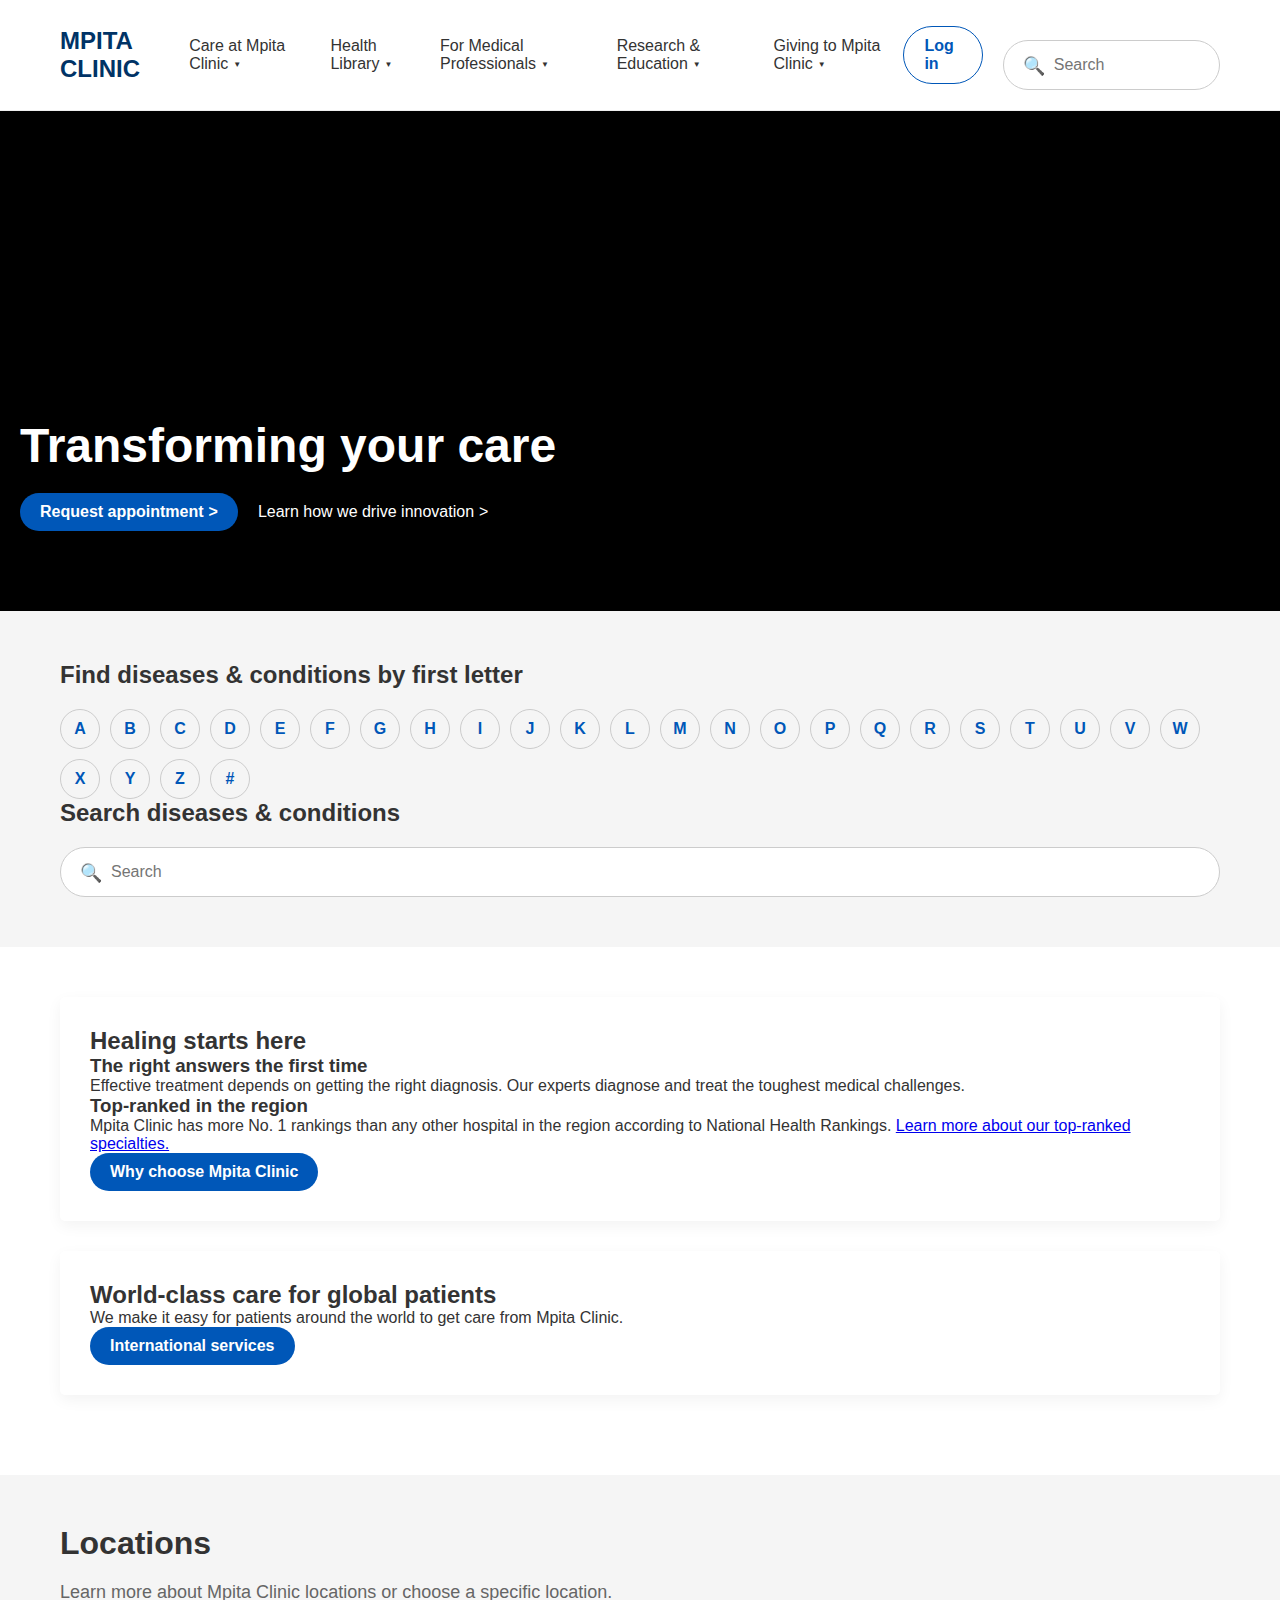
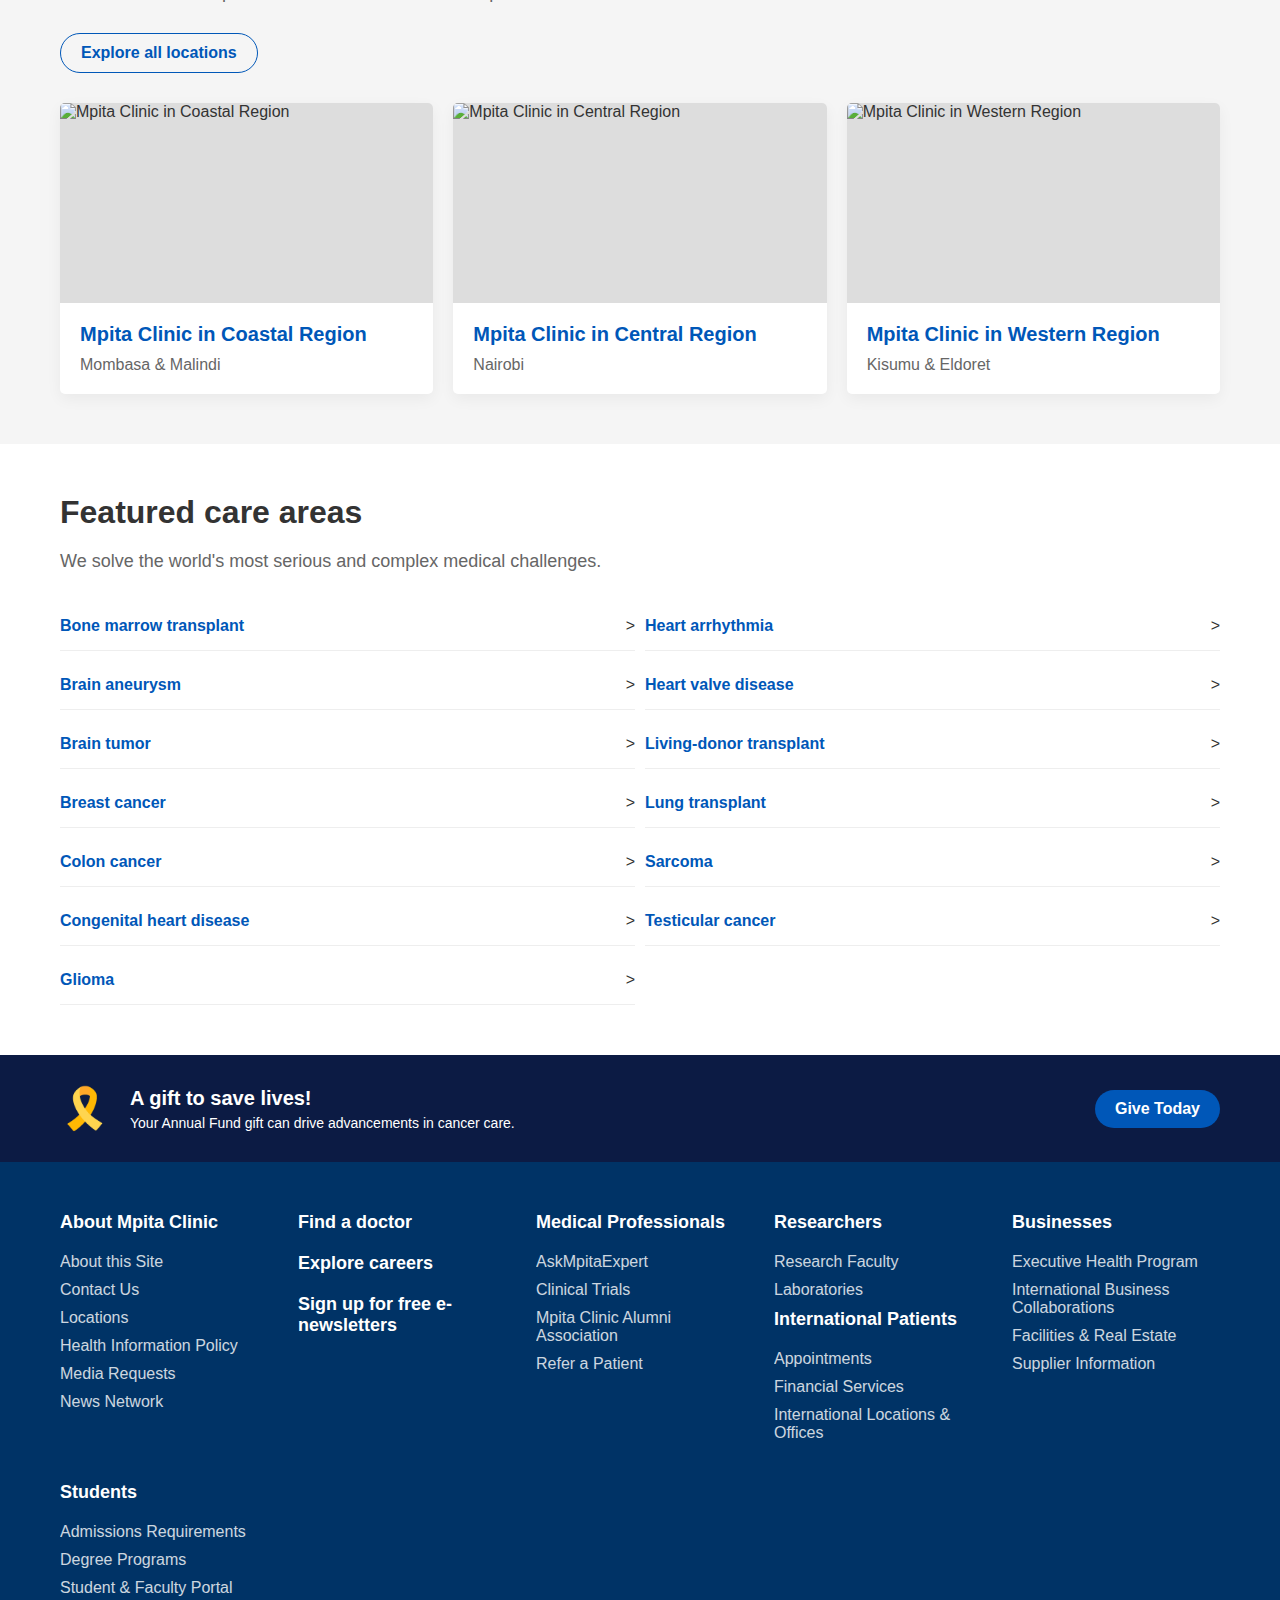
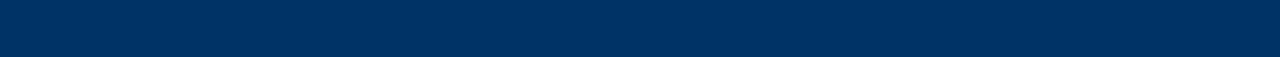
==== index.html @ fde6d070 "git comit." ====
<!DOCTYPE html>
<html lang="en">
<head>
    <meta charset="UTF-8">
    <meta name="viewport" content="width=device-width, initial-scale=1.0">
    <title>Mpita Clinic - Transforming your care</title>
    <style>
        :root {
            --primary-blue: #0057b8;
            --dark-blue: #003366;
            --light-gray: #f5f5f5;
            --text-dark: #333;
            --text-light: #fff;
        }
        
        * {
            margin: 0;
            padding: 0;
            box-sizing: border-box;
            font-family: Arial, sans-serif;
        }
        
        body {
            color: var(--text-dark);
        }
        
        .container {
            width: 100%;
            max-width: 1200px;
            margin: 0 auto;
            padding: 0 20px;
        }
        
        /* Header */
        header {
            padding: 20px 0;
            border-bottom: 1px solid #eee;
        }
        
        .header-container {
            display: flex;
            align-items: center;
            justify-content: space-between;
        }
        
        .logo {
            font-weight: bold;
            font-size: 24px;
            color: var(--dark-blue);
        }
        
        .nav-links {
            display: flex;
            gap: 20px;
        }
        
        .nav-dropdown {
            position: relative;
            padding: 10px 0;
            cursor: pointer;
        }
        
        .nav-dropdown:hover {
            color: var(--primary-blue);
        }
        
        .nav-dropdown::after {
            content: "▼";
            font-size: 8px;
            margin-left: 5px;
            vertical-align: middle;
        }
        
        .user-actions {
            display: flex;
            align-items: center;
            gap: 20px;
        }
        
        .btn {
            padding: 10px 20px;
            border-radius: 50px;
            cursor: pointer;
            font-weight: bold;
            text-decoration: none;
            display: inline-block;
        }
        
        .btn-primary {
            background-color: var(--primary-blue);
            color: var(--text-light);
            border: none;
        }
        
        .btn-outline {
            border: 1px solid var(--primary-blue);
            color: var(--primary-blue);
            background: transparent;
        }
        
        .search-icon {
            font-size: 20px;
        }
        
        /* Hero Section */
        .hero {
            background-color: #000;
            color: var(--text-light);
            position: relative;
            height: 500px;
            overflow: hidden;
        }
        
        .hero-content {
            position: absolute;
            bottom: 80px;
            left: 0;
            padding: 0 20px;
            z-index: 2;
        }
        
        .hero h1 {
            font-size: 48px;
            margin-bottom: 20px;
        }
        
        .hero-links {
            display: flex;
            gap: 20px;
            margin-top: 20px;
        }
        
        .hero-links a {
            color: var(--text-light);
            text-decoration: none;
            display: flex;
            align-items: center;
        }
        
        .hero-links a::after {
            content: ">";
            margin-left: 5px;
        }
        
        /* Directory Section */
        .directory {
            padding: 50px 0;
            background-color: var(--light-gray);
        }
        
        .alphabet-nav {
            display: flex;
            flex-wrap: wrap;
            gap: 10px;
            margin-top: 20px;
        }
        
        .letter-btn {
            width: 40px;
            height: 40px;
            border-radius: 50%;
            border: 1px solid #ccc;
            display: flex;
            align-items: center;
            justify-content: center;
            text-decoration: none;
            color: var(--primary-blue);
            font-weight: bold;
        }
        
        .search-box {
            margin-top: 20px;
            position: relative;
        }
        
        .search-input {
            width: 100%;
            padding: 15px 20px 15px 50px;
            border-radius: 50px;
            border: 1px solid #ccc;
            font-size: 16px;
        }
        
        .search-box::before {
            content: "🔍";
            position: absolute;
            left: 20px;
            top: 15px;
            font-size: 18px;
            color: #666;
        }
        
        /* Features Section */
        .features {
            padding: 50px 0;
        }
        
        .feature-card {
            padding: 30px;
            border-radius: 5px;
            margin-bottom: 30px;
            background-color: #fff;
            box-shadow: 0 5px 15px rgba(0,0,0,0.05);
        }
        
        .section-title {
            font-size: 32px;
            margin-bottom: 20px;
        }
        
        .section-subtitle {
            font-size: 18px;
            margin-bottom: 30px;
            color: #666;
        }
        
        /* Locations Section */
        .locations {
            padding: 50px 0;
            background-color: var(--light-gray);
        }
        
        .location-grid {
            display: grid;
            grid-template-columns: repeat(auto-fill, minmax(300px, 1fr));
            gap: 20px;
            margin-top: 30px;
        }
        
        .location-card {
            border-radius: 5px;
            overflow: hidden;
            background-color: #fff;
            box-shadow: 0 5px 15px rgba(0,0,0,0.05);
        }
        
        .location-image {
            height: 200px;
            background-color: #ddd;
            position: relative;
        }
        
        .location-content {
            padding: 20px;
        }
        
        .location-title {
            font-size: 20px;
            margin-bottom: 10px;
            color: var(--primary-blue);
        }
        
        .location-subtitle {
            color: #666;
        }
        
        /* Care Areas Section */
        .care-areas {
            padding: 50px 0;
        }
        
        .care-list {
            display: grid;
            grid-template-columns: repeat(2, 1fr);
            gap: 10px;
            margin-top: 30px;
        }
        
        .care-item {
            padding: 15px 0;
            border-bottom: 1px solid #eee;
            display: flex;
            justify-content: space-between;
            align-items: center;
        }
        
        .care-item a {
            color: var(--primary-blue);
            text-decoration: none;
            font-weight: bold;
        }
        
        /* Donation Section */
        .donation {
            padding: 30px 0;
            background-color: #0c1b44;
            color: var(--text-light);
        }
        
        .donation-container {
            display: flex;
            align-items: center;
            justify-content: space-between;
        }
        
        .donation-content {
            display: flex;
            align-items: center;
            gap: 20px;
        }
        
        .ribbon-icon {
            font-size: 40px;
        }
        
        .donation-text {
            font-size: 20px;
            font-weight: bold;
        }
        
        .donation-subtext {
            font-size: 14px;
            margin-top: 5px;
        }
        
        /* Footer */
        footer {
            background-color: var(--dark-blue);
            color: var(--text-light);
            padding: 50px 0;
        }
        
        .footer-grid {
            display: grid;
            grid-template-columns: repeat(auto-fill, minmax(200px, 1fr));
            gap: 30px;
        }
        
        .footer-section h3 {
            margin-bottom: 20px;
            font-size: 18px;
        }
        
        .footer-links {
            list-style: none;
        }
        
        .footer-links li {
            margin-bottom: 10px;
        }
        
        .footer-links a {
            color: var(--text-light);
            text-decoration: none;
            opacity: 0.8;
        }
        
        .footer-links a:hover {
            text-decoration: underline;
            opacity: 1;
        }
        
        /* Responsive */
        @media (max-width: 768px) {
            .nav-links {
                display: none;
            }
            
            .hero h1 {
                font-size: 36px;
            }
            
            .care-list {
                grid-template-columns: 1fr;
            }
            
            .donation-container {
                flex-direction: column;
                gap: 20px;
                text-align: center;
            }
        }
    </style>
</head>
<body>
    <!-- Header -->
    <header>
        <div class="container header-container">
            <div class="logo">MPITA CLINIC</div>
            <div class="nav-links">
                <div class="nav-dropdown">Care at Mpita Clinic</div>
                <div class="nav-dropdown">Health Library</div>
                <div class="nav-dropdown">For Medical Professionals</div>
                <div class="nav-dropdown">Research & Education</div>
                <div class="nav-dropdown">Giving to Mpita Clinic</div>
            </div>
            <div class="user-actions">
                <a href="#" class="btn btn-outline">Log in</a>
                <div class="search-box">
                    <input type="text" class="search-input" placeholder="Search">
                </div>
            </div>
        </div>
    </header>

    <!-- Hero Section -->
    <section class="hero">
        <div class="container">
            <div class="hero-content">
                <h1>Transforming your care</h1>
                <div class="hero-links">
                    <a href="#" class="btn btn-primary">Request appointment</a>
                    <a href="#">Learn how we drive innovation</a>
                </div>
            </div>
        </div>
    </section>

    <!-- Directory Section -->
    <section class="directory">
        <div class="container">
            <div class="directory-grid">
                <div>
                    <h2>Find diseases & conditions by first letter</h2>
                    <div class="alphabet-nav">
                        <a href="#" class="letter-btn">A</a>
                        <a href="#" class="letter-btn">B</a>
                        <a href="#" class="letter-btn">C</a>
                        <a href="#" class="letter-btn">D</a>
                        <a href="#" class="letter-btn">E</a>
                        <a href="#" class="letter-btn">F</a>
                        <a href="#" class="letter-btn">G</a>
                        <a href="#" class="letter-btn">H</a>
                        <a href="#" class="letter-btn">I</a>
                        <a href="#" class="letter-btn">J</a>
                        <a href="#" class="letter-btn">K</a>
                        <a href="#" class="letter-btn">L</a>
                        <a href="#" class="letter-btn">M</a>
                        <a href="#" class="letter-btn">N</a>
                        <a href="#" class="letter-btn">O</a>
                        <a href="#" class="letter-btn">P</a>
                        <a href="#" class="letter-btn">Q</a>
                        <a href="#" class="letter-btn">R</a>
                        <a href="#" class="letter-btn">S</a>
                        <a href="#" class="letter-btn">T</a>
                        <a href="#" class="letter-btn">U</a>
                        <a href="#" class="letter-btn">V</a>
                        <a href="#" class="letter-btn">W</a>
                        <a href="#" class="letter-btn">X</a>
                        <a href="#" class="letter-btn">Y</a>
                        <a href="#" class="letter-btn">Z</a>
                        <a href="#" class="letter-btn">#</a>
                    </div>
                </div>
                <div>
                    <h2>Search diseases & conditions</h2>
                    <div class="search-box">
                        <input type="text" class="search-input" placeholder="Search">
                    </div>
                </div>
            </div>
        </div>
    </section>

    <!-- Features Section -->
    <section class="features">
        <div class="container">
            <div class="feature-card">
                <h2>Healing starts here</h2>
                <h3>The right answers the first time</h3>
                <p>Effective treatment depends on getting the right diagnosis. Our experts diagnose and treat the toughest medical challenges.</p>
                
                <h3 class="mt-4">Top-ranked in the region</h3>
                <p>Mpita Clinic has more No. 1 rankings than any other hospital in the region according to National Health Rankings. <a href="#">Learn more about our top-ranked specialties.</a></p>
                
                <a href="#" class="btn btn-primary mt-4">Why choose Mpita Clinic</a>
            </div>
            
            <div class="feature-card">
                <h2>World-class care for global patients</h2>
                <p>We make it easy for patients around the world to get care from Mpita Clinic.</p>
                
                <a href="#" class="btn btn-primary mt-4">International services</a>
            </div>
        </div>
    </section>

    <!-- Locations Section -->
    <section class="locations">
        <div class="container">
            <h2 class="section-title">Locations</h2>
            <p class="section-subtitle">Learn more about Mpita Clinic locations or choose a specific location.</p>
            
            <a href="#" class="btn btn-outline">Explore all locations</a>
            
            <div class="location-grid">
                <div class="location-card">
                    <div class="location-image">
                        <img src="/api/placeholder/400/300" alt="Mpita Clinic in Coastal Region">
                    </div>
                    <div class="location-content">
                        <h3 class="location-title">Mpita Clinic in Coastal Region</h3>
                        <p class="location-subtitle">Mombasa & Malindi</p>
                    </div>
                </div>
                
                <div class="location-card">
                    <div class="location-image">
                        <img src="/api/placeholder/400/300" alt="Mpita Clinic in Central Region">
                    </div>
                    <div class="location-content">
                        <h3 class="location-title">Mpita Clinic in Central Region</h3>
                        <p class="location-subtitle">Nairobi</p>
                    </div>
                </div>
                
                <div class="location-card">
                    <div class="location-image">
                        <img src="/api/placeholder/400/300" alt="Mpita Clinic in Western Region">
                    </div>
                    <div class="location-content">
                        <h3 class="location-title">Mpita Clinic in Western Region</h3>
                        <p class="location-subtitle">Kisumu & Eldoret</p>
                    </div>
                </div>
            </div>
        </div>
    </section>

    <!-- Care Areas Section -->
    <section class="care-areas">
        <div class="container">
            <h2 class="section-title">Featured care areas</h2>
            <p class="section-subtitle">We solve the world's most serious and complex medical challenges.</p>
            
            <div class="care-list">
                <div class="care-item">
                    <a href="#">Bone marrow transplant</a>
                    <span>></span>
                </div>
                <div class="care-item">
                    <a href="#">Heart arrhythmia</a>
                    <span>></span>
                </div>
                <div class="care-item">
                    <a href="#">Brain aneurysm</a>
                    <span>></span>
                </div>
                <div class="care-item">
                    <a href="#">Heart valve disease</a>
                    <span>></span>
                </div>
                <div class="care-item">
                    <a href="#">Brain tumor</a>
                    <span>></span>
                </div>
                <div class="care-item">
                    <a href="#">Living-donor transplant</a>
                    <span>></span>
                </div>
                <div class="care-item">
                    <a href="#">Breast cancer</a>
                    <span>></span>
                </div>
                <div class="care-item">
                    <a href="#">Lung transplant</a>
                    <span>></span>
                </div>
                <div class="care-item">
                    <a href="#">Colon cancer</a>
                    <span>></span>
                </div>
                <div class="care-item">
                    <a href="#">Sarcoma</a>
                    <span>></span>
                </div>
                <div class="care-item">
                    <a href="#">Congenital heart disease</a>
                    <span>></span>
                </div>
                <div class="care-item">
                    <a href="#">Testicular cancer</a>
                    <span>></span>
                </div>
                <div class="care-item">
                    <a href="#">Glioma</a>
                    <span>></span>
                </div>
            </div>
        </div>
    </section>

    <!-- Donation Section -->
    <section class="donation">
        <div class="container donation-container">
            <div class="donation-content">
                <div class="ribbon-icon">🎗️</div>
                <div>
                    <div class="donation-text">A gift to save lives!</div>
                    <div class="donation-subtext">Your Annual Fund gift can drive advancements in cancer care.</div>
                </div>
            </div>
            <a href="#" class="btn btn-primary">Give Today</a>
        </div>
    </section>

    <!-- Footer -->
    <footer>
        <div class="container footer-grid">
            <div class="footer-section">
                <h3>About Mpita Clinic</h3>
                <ul class="footer-links">
                    <li><a href="#">About this Site</a></li>
                    <li><a href="#">Contact Us</a></li>
                    <li><a href="#">Locations</a></li>
                    <li><a href="#">Health Information Policy</a></li>
                    <li><a href="#">Media Requests</a></li>
                    <li><a href="#">News Network</a></li>
                </ul>
            </div>
            
            <div class="footer-section">
                <h3>Find a doctor</h3>
                <h3>Explore careers</h3>
                <h3>Sign up for free e-newsletters</h3>
            </div>
            
            <div class="footer-section">
                <h3>Medical Professionals</h3>
                <ul class="footer-links">
                    <li><a href="#">AskMpitaExpert</a></li>
                    <li><a href="#">Clinical Trials</a></li>
                    <li><a href="#">Mpita Clinic Alumni Association</a></li>
                    <li><a href="#">Refer a Patient</a></li>
                </ul>
            </div>
            
            <div class="footer-section">
                <h3>Researchers</h3>
                <ul class="footer-links">
                    <li><a href="#">Research Faculty</a></li>
                    <li><a href="#">Laboratories</a></li>
                </ul>
                
                <h3>International Patients</h3>
                <ul class="footer-links">
                    <li><a href="#">Appointments</a></li>
                    <li><a href="#">Financial Services</a></li>
                    <li><a href="#">International Locations & Offices</a></li>
                </ul>
            </div>
            
            <div class="footer-section">
                <h3>Businesses</h3>
                <ul class="footer-links">
                    <li><a href="#">Executive Health Program</a></li>
                    <li><a href="#">International Business Collaborations</a></li>
                    <li><a href="#">Facilities & Real Estate</a></li>
                    <li><a href="#">Supplier Information</a></li>
                </ul>
            </div>
            
            <div class="footer-section">
                <h3>Students</h3>
                <ul class="footer-links">
                    <li><a href="#">Admissions Requirements</a></li>
                    <li><a href="#">Degree Programs</a></li>
                    <li><a href="#">Student & Faculty Portal</a></li>
                </ul>
            </div>
        </div>
    </footer>
</body>
</html>
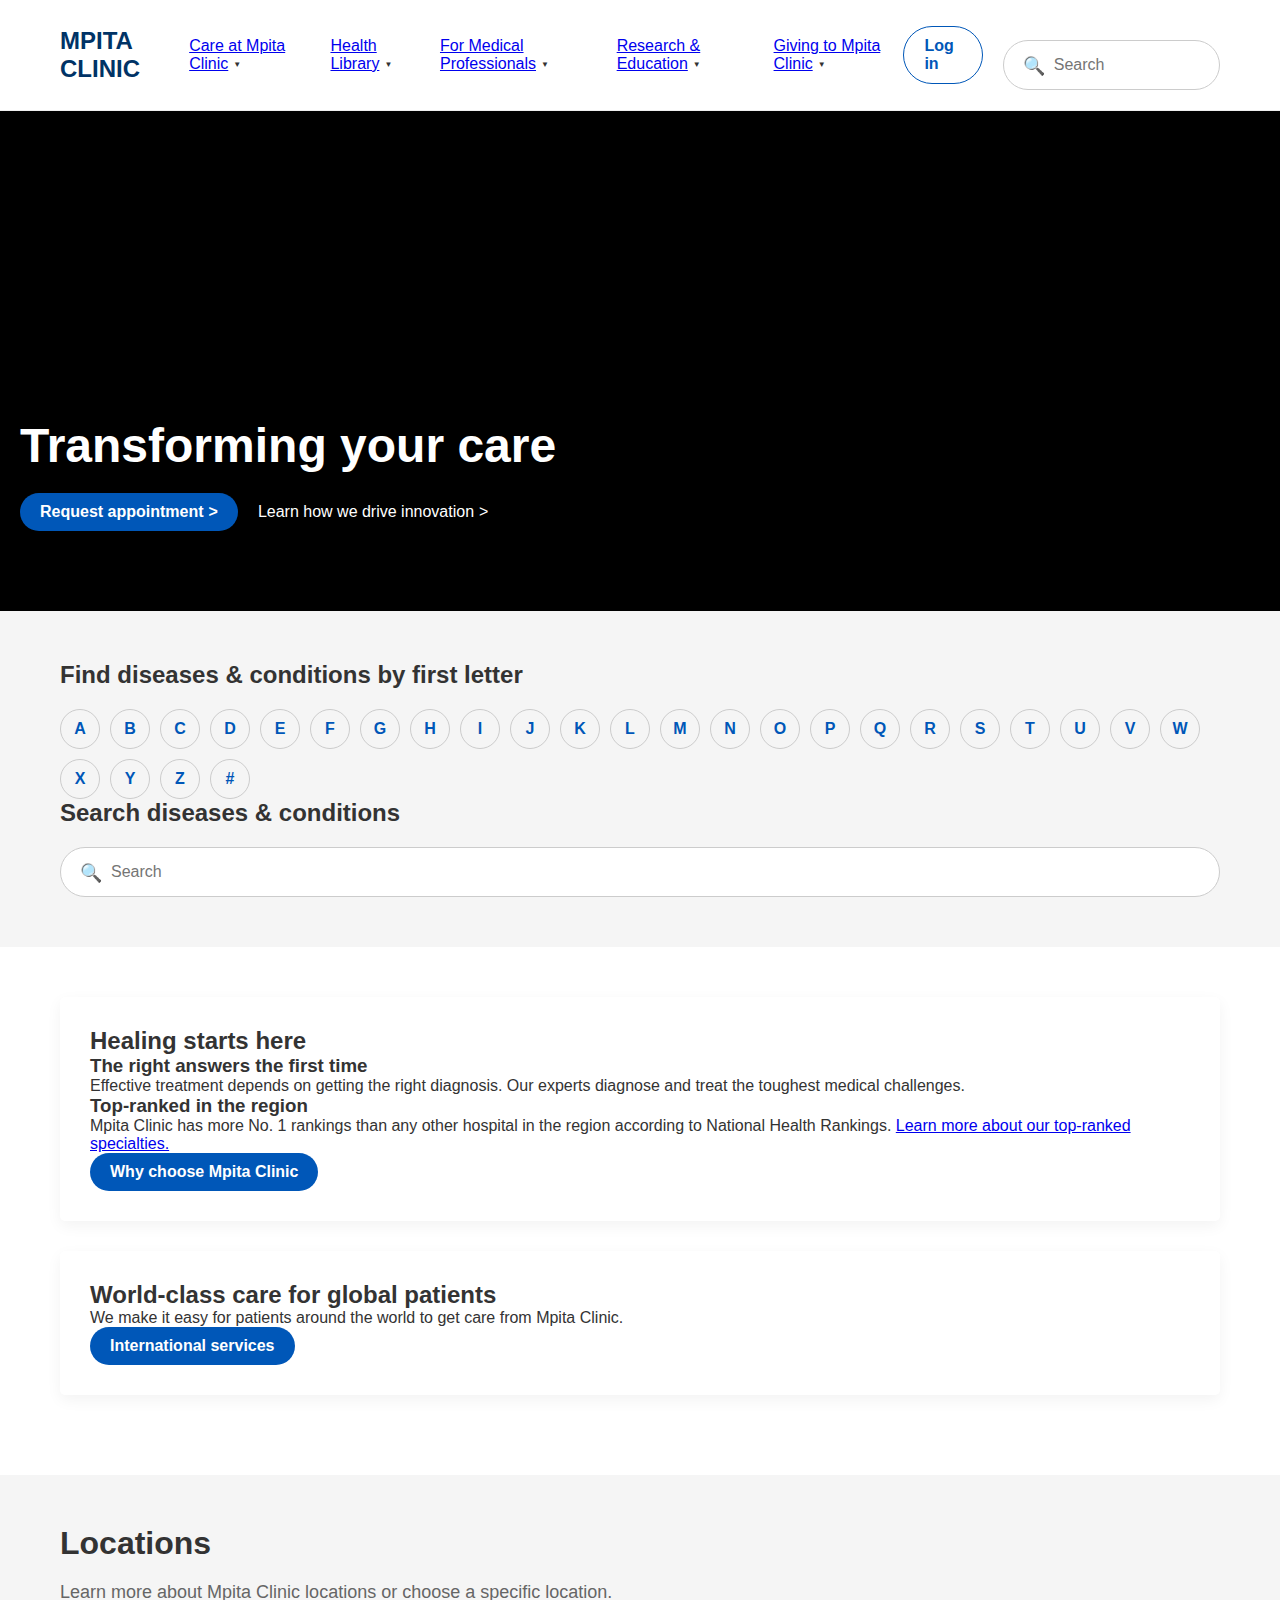
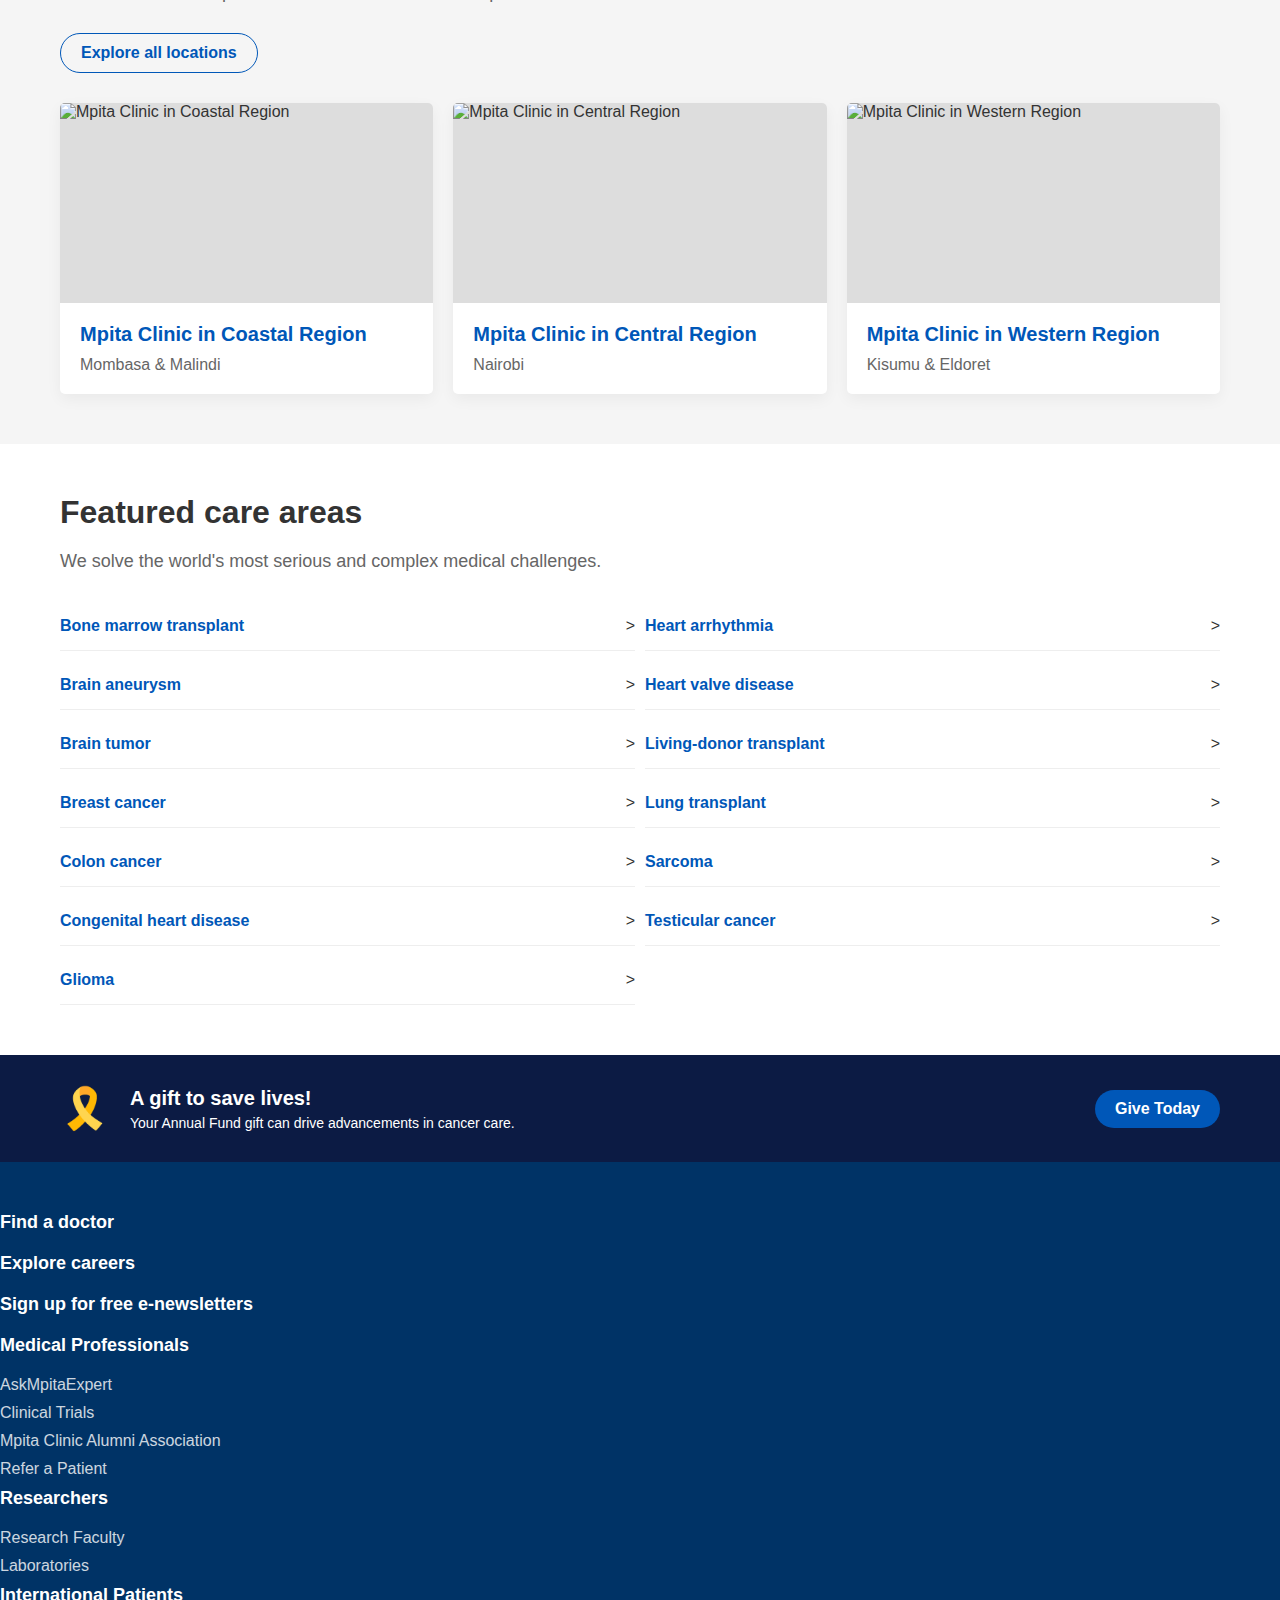
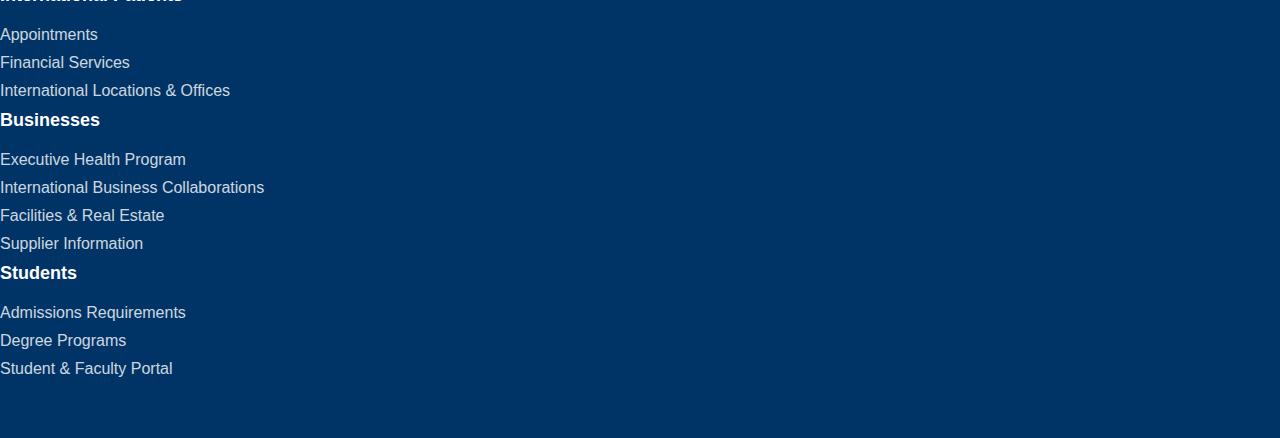
==== commit 864fec89: "Add files via upload" ====
--- a/index.html
+++ b/index.html
@@ -378,11 +378,11 @@
         <div class="container header-container">
             <div class="logo">MPITA CLINIC</div>
             <div class="nav-links">
-                <div class="nav-dropdown">Care at Mpita Clinic</div>
-                <div class="nav-dropdown">Health Library</div>
-                <div class="nav-dropdown">For Medical Professionals</div>
-                <div class="nav-dropdown">Research & Education</div>
-                <div class="nav-dropdown">Giving to Mpita Clinic</div>
+                <div class="nav-dropdown"><a href="care.html">Care at Mpita Clinic</a></div>
+                <div class="nav-dropdown"><a href="library.html">Health Library</a></div>
+                <div class="nav-dropdown"><a href="professionals.html">For Medical Professionals</a></div>
+                <div class="nav-dropdown"><a href="research.html">Research & Education</a></div>
+                <div class="nav-dropdown"><a href="giving.html">Giving to Mpita Clinic</a></div>
             </div>
             <div class="user-actions">
                 <a href="#" class="btn btn-outline">Log in</a>
@@ -399,7 +399,7 @@
             <div class="hero-content">
                 <h1>Transforming your care</h1>
                 <div class="hero-links">
-                    <a href="#" class="btn btn-primary">Request appointment</a>
+                    <a href="appointment.html" class="btn btn-primary">Request appointment</a>
                     <a href="#">Learn how we drive innovation</a>
                 </div>
             </div>
@@ -596,18 +596,10 @@
 
     <!-- Footer -->
     <footer>
-        <div class="container footer-grid">
-            <div class="footer-section">
-                <h3>About Mpita Clinic</h3>
-                <ul class="footer-links">
-                    <li><a href="#">About this Site</a></li>
-                    <li><a href="#">Contact Us</a></li>
-                    <li><a href="#">Locations</a></li>
-                    <li><a href="#">Health Information Policy</a></li>
-                    <li><a href="#">Media Requests</a></li>
-                    <li><a href="#">News Network</a></li>
-                </ul>
-            </div>
+        <div class="container">
+            <!-- Include the footer component -->
+            <?php include 'components/footer.html'; ?>
+        </div>
             
             <div class="footer-section">
                 <h3>Find a doctor</h3>
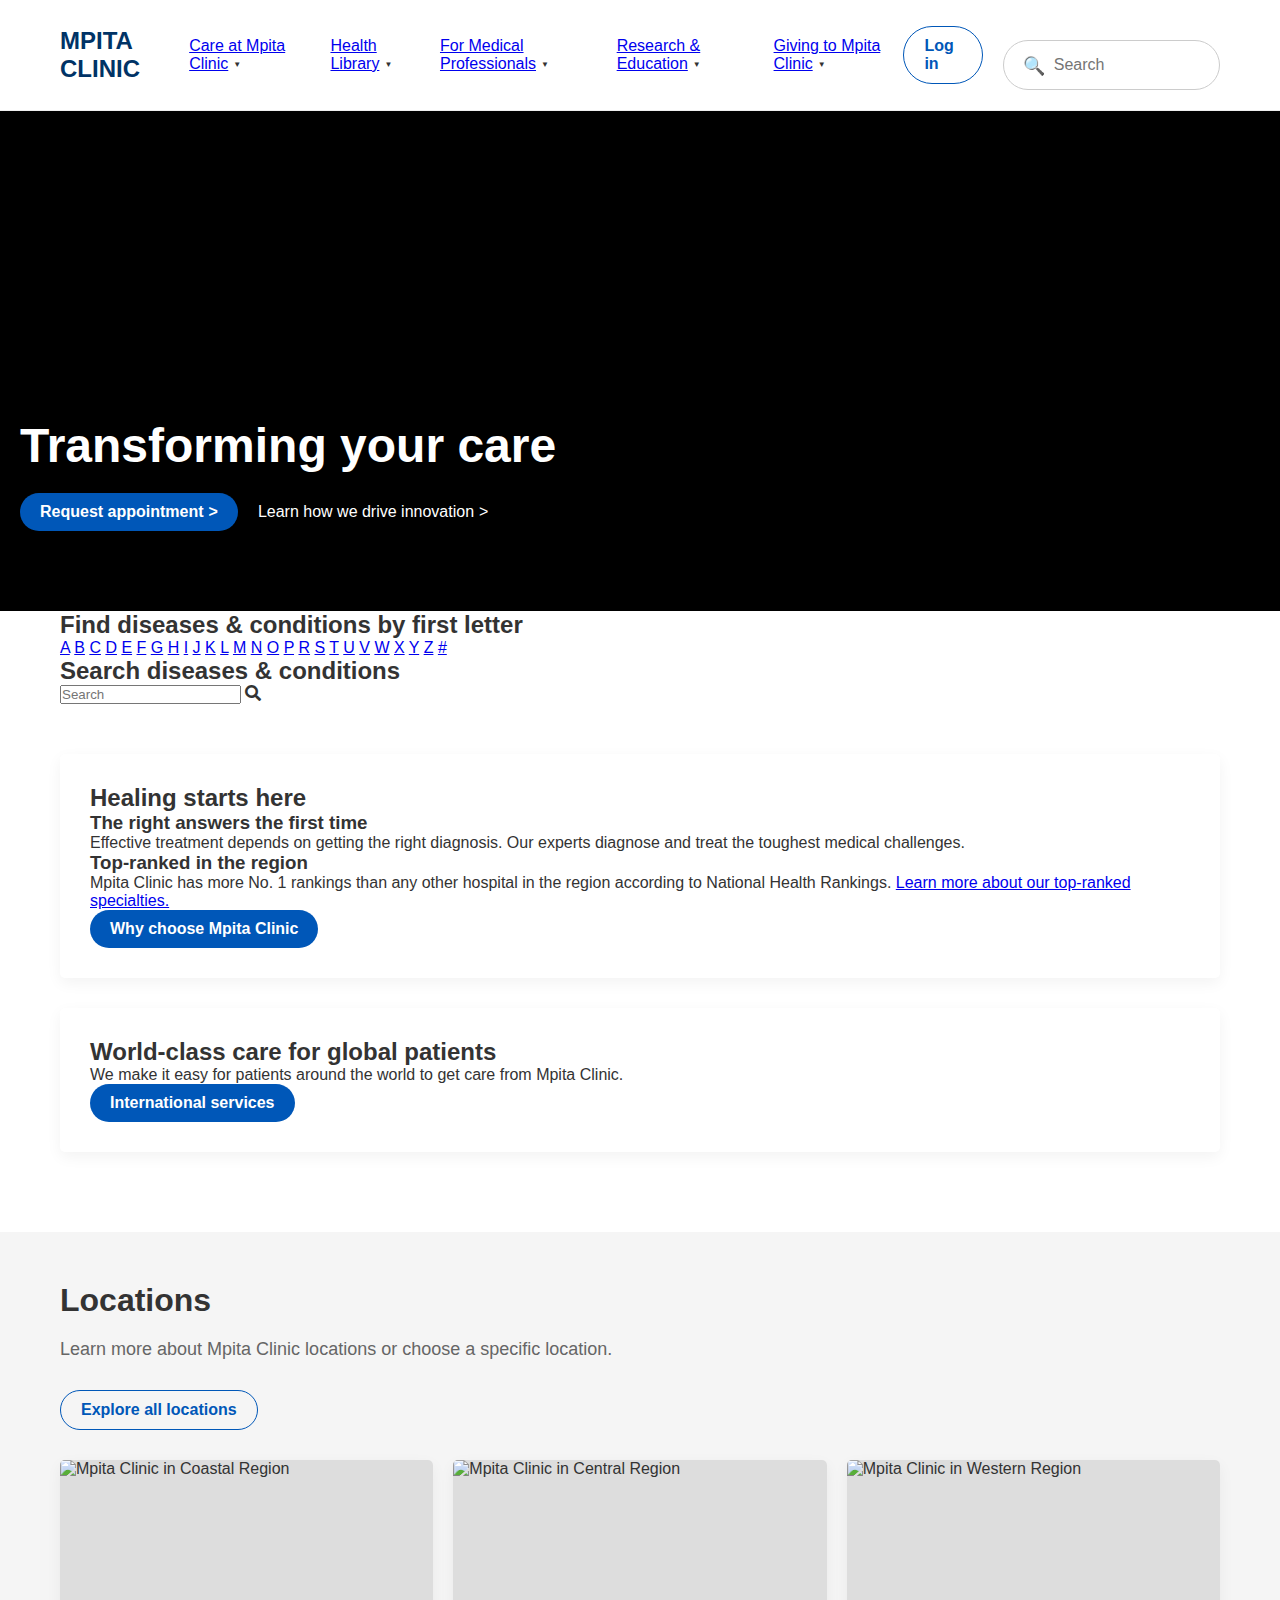
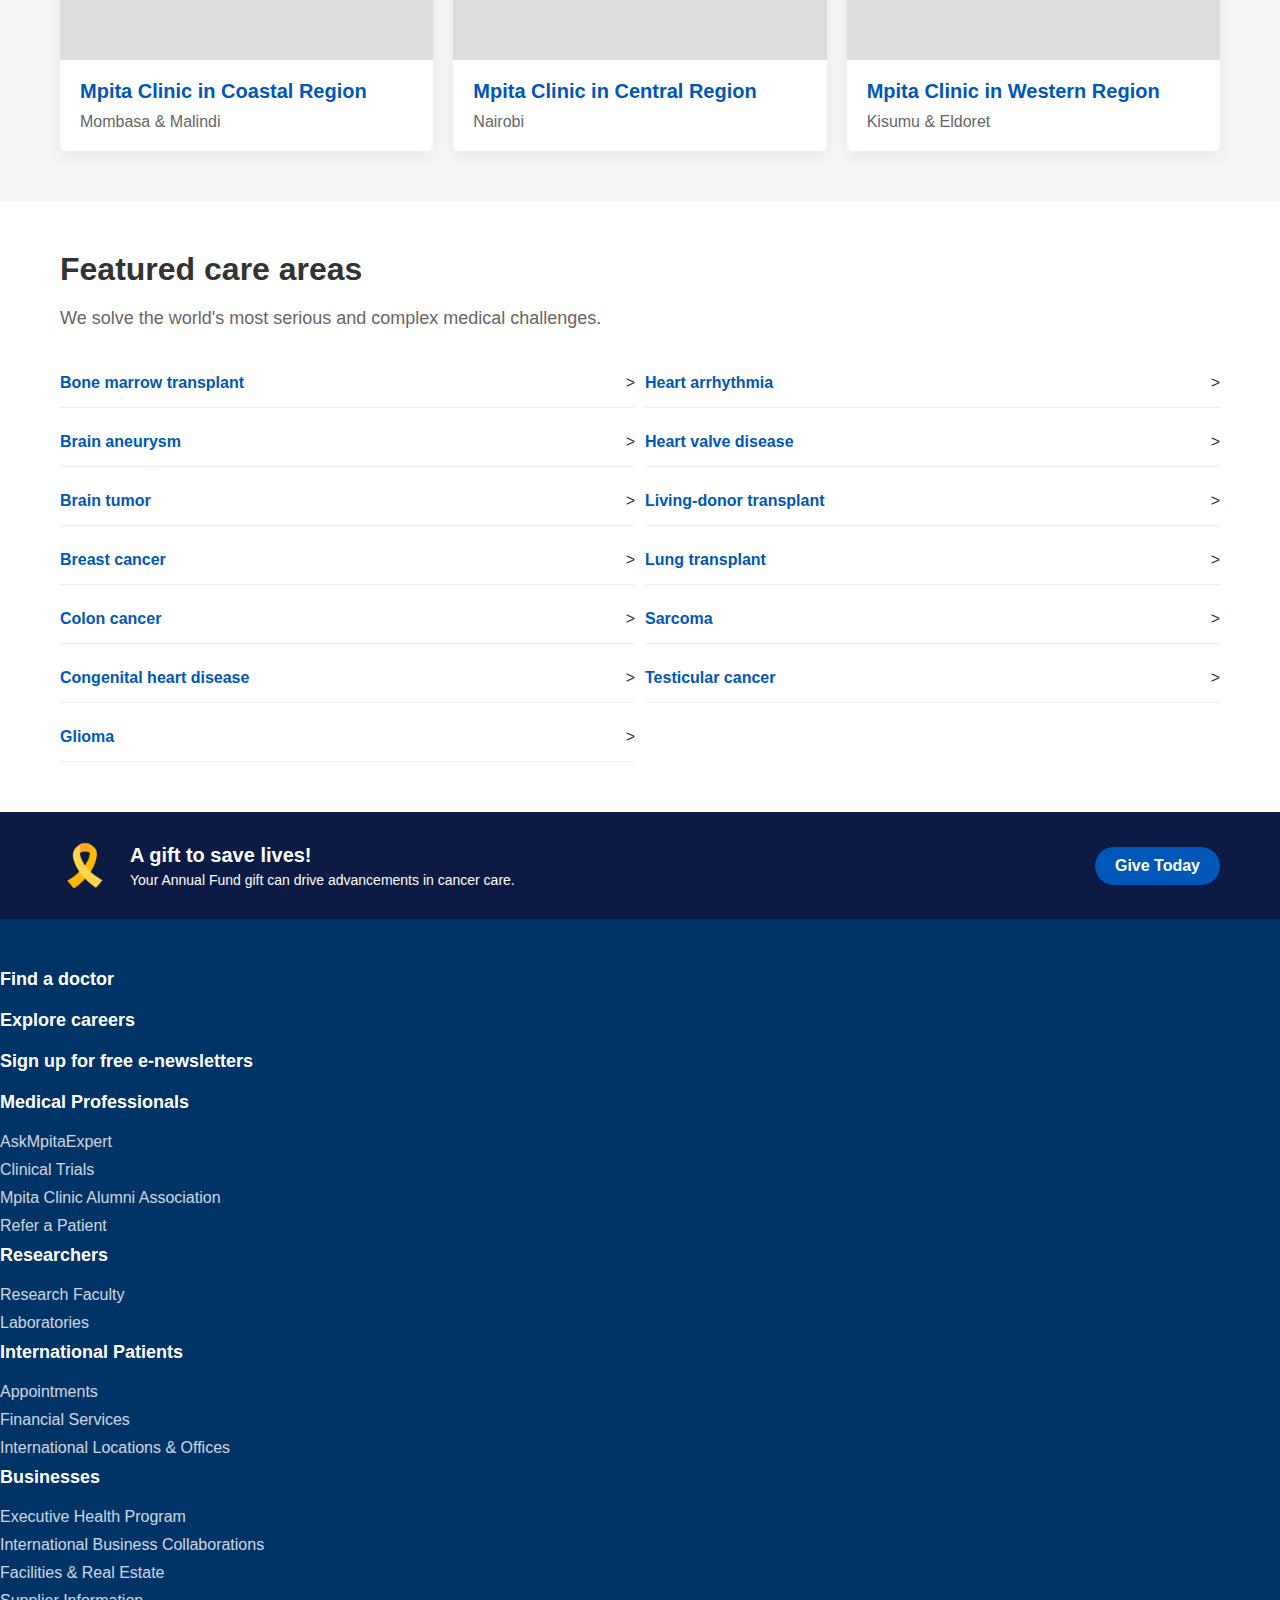
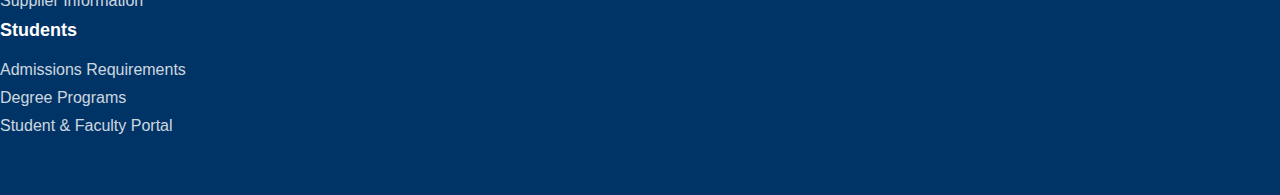
==== commit b8e03acc: "Update index.html" ====
--- a/index.html
+++ b/index.html
@@ -407,50 +407,63 @@
     </section>
 
     <!-- Directory Section -->
-    <section class="directory">
-        <div class="container">
-            <div class="directory-grid">
-                <div>
-                    <h2>Find diseases & conditions by first letter</h2>
-                    <div class="alphabet-nav">
-                        <a href="#" class="letter-btn">A</a>
-                        <a href="#" class="letter-btn">B</a>
-                        <a href="#" class="letter-btn">C</a>
-                        <a href="#" class="letter-btn">D</a>
-                        <a href="#" class="letter-btn">E</a>
-                        <a href="#" class="letter-btn">F</a>
-                        <a href="#" class="letter-btn">G</a>
-                        <a href="#" class="letter-btn">H</a>
-                        <a href="#" class="letter-btn">I</a>
-                        <a href="#" class="letter-btn">J</a>
-                        <a href="#" class="letter-btn">K</a>
-                        <a href="#" class="letter-btn">L</a>
-                        <a href="#" class="letter-btn">M</a>
-                        <a href="#" class="letter-btn">N</a>
-                        <a href="#" class="letter-btn">O</a>
-                        <a href="#" class="letter-btn">P</a>
-                        <a href="#" class="letter-btn">Q</a>
-                        <a href="#" class="letter-btn">R</a>
-                        <a href="#" class="letter-btn">S</a>
-                        <a href="#" class="letter-btn">T</a>
-                        <a href="#" class="letter-btn">U</a>
-                        <a href="#" class="letter-btn">V</a>
-                        <a href="#" class="letter-btn">W</a>
-                        <a href="#" class="letter-btn">X</a>
-                        <a href="#" class="letter-btn">Y</a>
-                        <a href="#" class="letter-btn">Z</a>
-                        <a href="#" class="letter-btn">#</a>
-                    </div>
-                </div>
-                <div>
-                    <h2>Search diseases & conditions</h2>
-                    <div class="search-box">
-                        <input type="text" class="search-input" placeholder="Search">
-                    </div>
-                </div>
-            </div>
-        </div>
-    </section>
+    <head>
+    <meta charset="UTF-8">
+    <meta name="viewport" content="width=device-width, initial-scale=1.0">
+    <title>Directory</title>
+    <script src="https://cdn.tailwindcss.com"></script>
+    <link rel="stylesheet" href="https://cdnjs.cloudflare.com/ajax/libs/font-awesome/5.15.3/css/all.min.css">
+    <link href="https://fonts.googleapis.com/css2?family=Roboto:wght@400;700&display=swap" rel="stylesheet">
+    <style>
+        body {
+            font-family: 'Roboto', sans-serif;
+        }
+    </style>
+</head>
+<body class="bg-white text-gray-900">
+    <main class="container mx-auto px-4 py-12">
+        <div class="flex flex-col md:flex-row justify-between items-start md:items-center">
+            <div class="mb-8 md:mb-0">
+                <h2 class="text-xl font-semibold mb-4">Find diseases & conditions by first letter</h2>
+                <div class="flex flex-wrap gap-2">
+                    <a href="#" class="w-12 h-12 flex items-center justify-center border border-blue-500 text-blue-500 rounded-full">A</a>
+                    <a href="#" class="w-12 h-12 flex items-center justify-center border border-blue-500 text-blue-500 rounded-full">B</a>
+                    <a href="#" class="w-12 h-12 flex items-center justify-center border border-blue-500 text-blue-500 rounded-full">C</a>
+                    <a href="#" class="w-12 h-12 flex items-center justify-center border border-blue-500 text-blue-500 rounded-full">D</a>
+                    <a href="#" class="w-12 h-12 flex items-center justify-center border border-blue-500 text-blue-500 rounded-full">E</a>
+                    <a href="#" class="w-12 h-12 flex items-center justify-center border border-blue-500 text-blue-500 rounded-full">F</a>
+                    <a href="#" class="w-12 h-12 flex items-center justify-center border border-blue-500 text-blue-500 rounded-full">G</a>
+                    <a href="#" class="w-12 h-12 flex items-center justify-center border border-blue-500 text-blue-500 rounded-full">H</a>
+                    <a href="#" class="w-12 h-12 flex items-center justify-center border border-blue-500 text-blue-500 rounded-full">I</a>
+                    <a href="#" class="w-12 h-12 flex items-center justify-center border border-blue-500 text-blue-500 rounded-full">J</a>
+                    <a href="#" class="w-12 h-12 flex items-center justify-center border border-blue-500 text-blue-500 rounded-full">K</a>
+                    <a href="#" class="w-12 h-12 flex items-center justify-center border border-blue-500 text-blue-500 rounded-full">L</a>
+                    <a href="#" class="w-12 h-12 flex items-center justify-center border border-blue-500 text-blue-500 rounded-full">M</a>
+                    <a href="#" class="w-12 h-12 flex items-center justify-center border border-blue-500 text-blue-500 rounded-full">N</a>
+                    <a href="#" class="w-12 h-12 flex items-center justify-center border border-blue-500 text-blue-500 rounded-full">O</a>
+                    <a href="#" class="w-12 h-12 flex items-center justify-center border border-blue-500 text-blue-500 rounded-full">P</a>
+                    <a href="#" class="w-12 h-12 flex items-center justify-center border border-blue-500 text-blue-500 rounded-full">R</a>
+                    <a href="#" class="w-12 h-12 flex items-center justify-center border border-blue-500 text-blue-500 rounded-full">S</a>
+                    <a href="#" class="w-12 h-12 flex items-center justify-center border border-blue-500 text-blue-500 rounded-full">T</a>
+                    <a href="#" class="w-12 h-12 flex items-center justify-center border border-blue-500 text-blue-500 rounded-full">U</a>
+                    <a href="#" class="w-12 h-12 flex items-center justify-center border border-blue-500 text-blue-500 rounded-full">V</a>
+                    <a href="#" class="w-12 h-12 flex items-center justify-center border border-blue-500 text-blue-500 rounded-full">W</a>
+                    <a href="#" class="w-12 h-12 flex items-center justify-center border border-blue-500 text-blue-500 rounded-full">X</a>
+                    <a href="#" class="w-12 h-12 flex items-center justify-center border border-blue-500 text-blue-500 rounded-full">Y</a>
+                    <a href="#" class="w-12 h-12 flex items-center justify-center border border-blue-500 text-blue-500 rounded-full">Z</a>
+                    <a href="#" class="w-12 h-12 flex items-center justify-center border border-blue-500 text-blue-500 rounded-full">#</a>
+                </div>
+            </div>
+            <div class="w-full md:w-auto">
+                <h2 class="text-xl font-semibold mb-4">Search diseases & conditions</h2>
+                <div class="relative w-full md:w-80">
+                    <input type="text" placeholder="Search" class="w-full border border-gray-300 rounded-full py-2 px-4 pl-10">
+                    <i class="fas fa-search absolute left-3 top-1/2 transform -translate-y-1/2 text-gray-400"></i>
+                </div>
+            </div>
+        </div>
+    </main>
+</body>
 
     <!-- Features Section -->
     <section class="features">
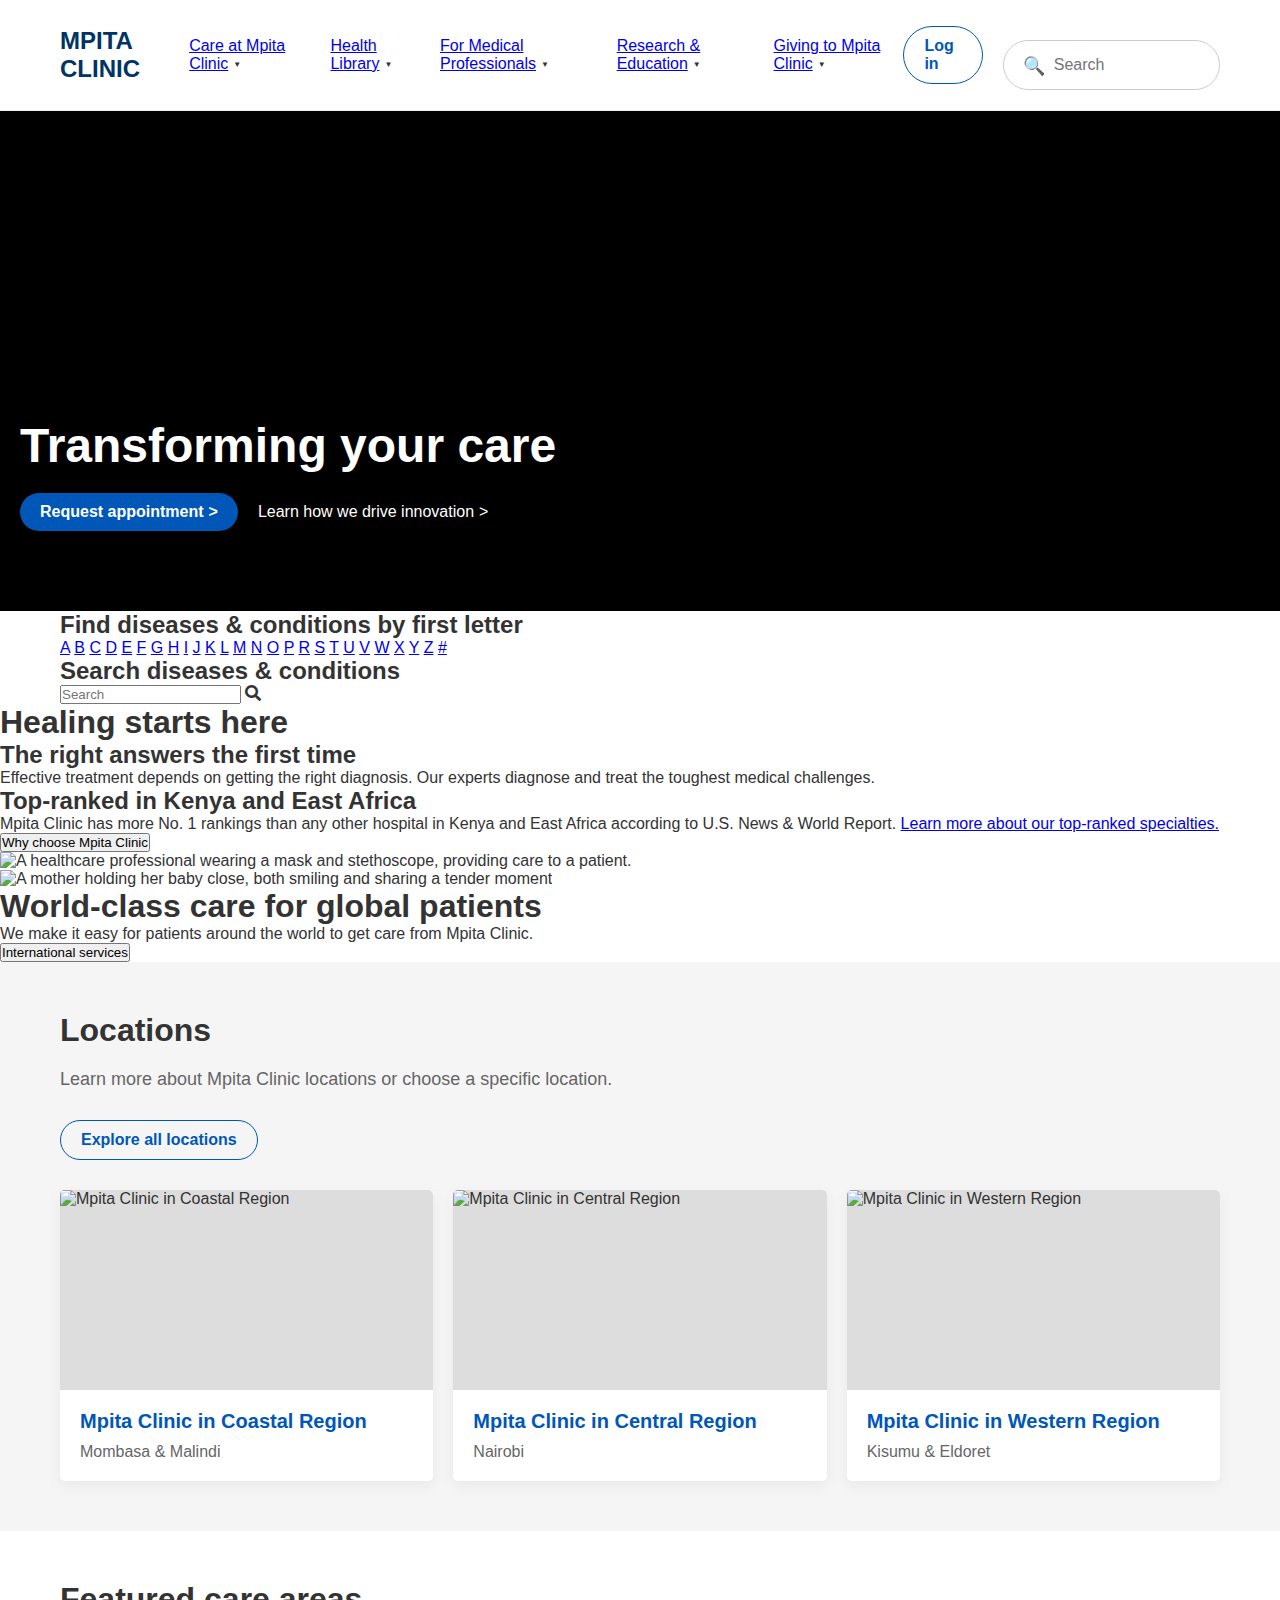
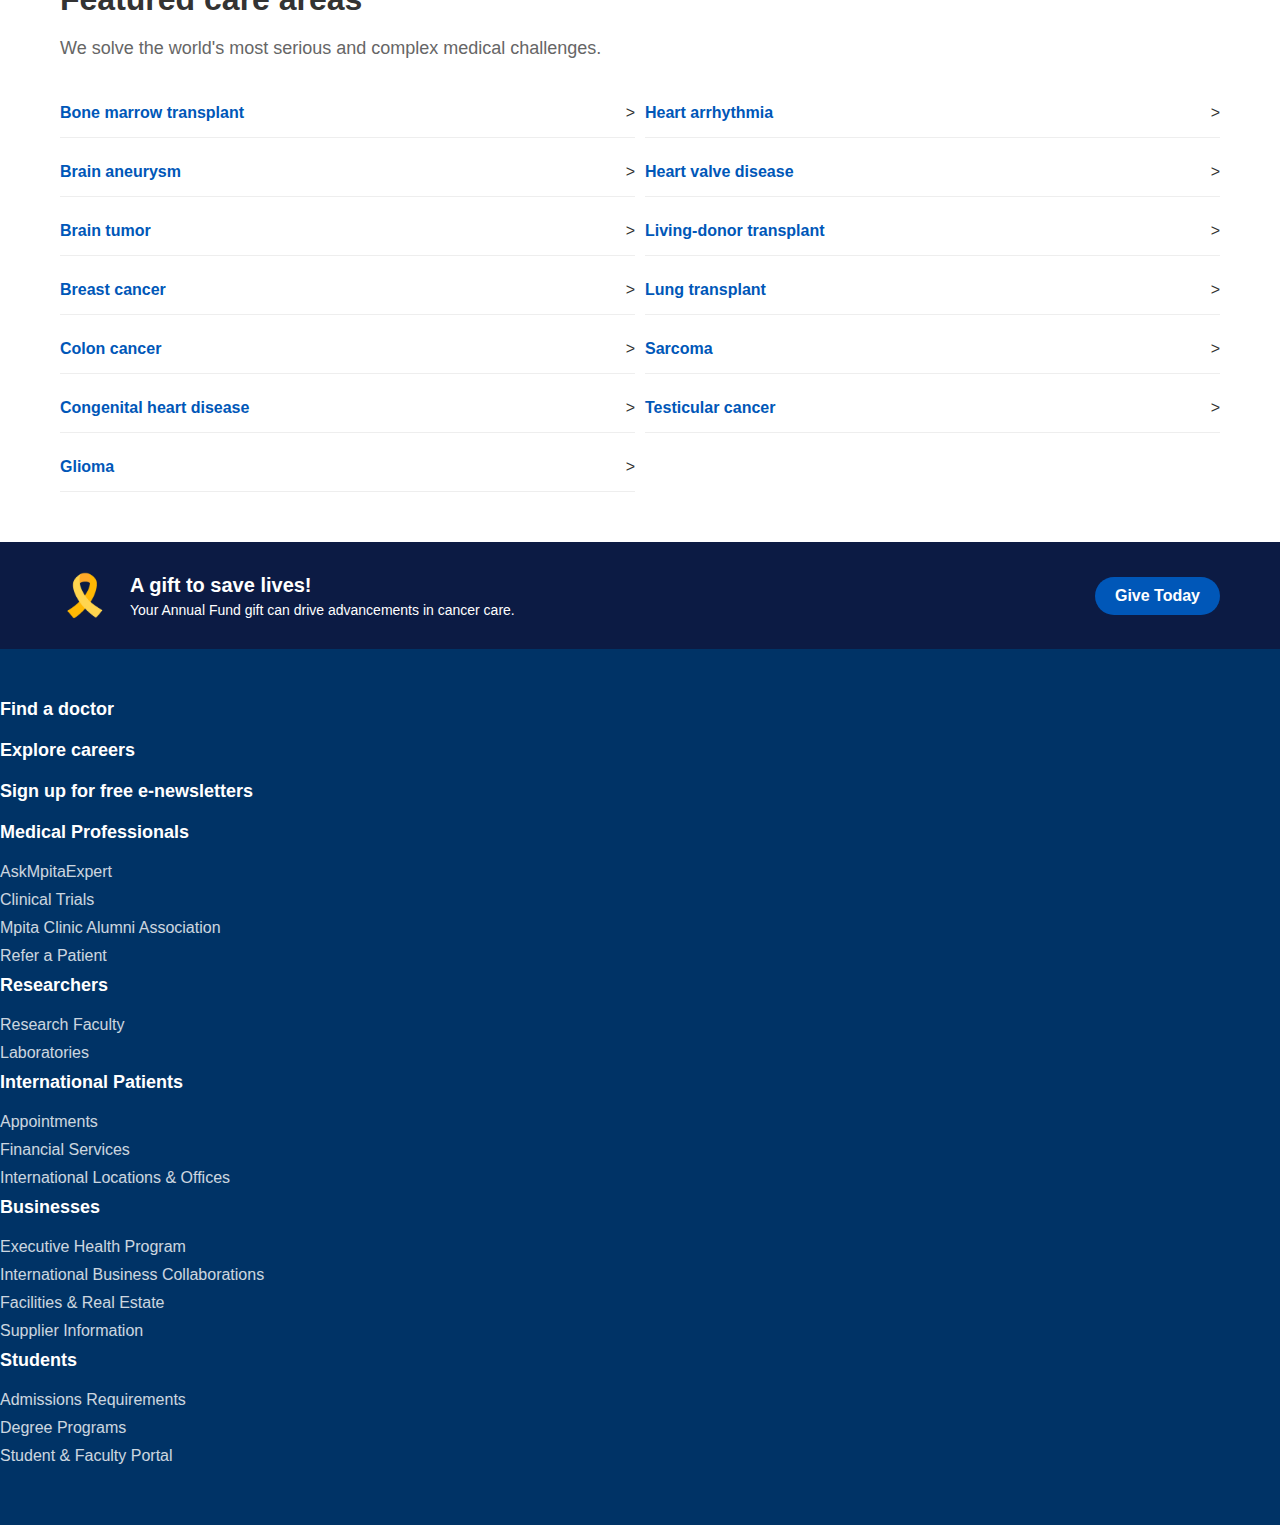
==== commit 6679011b: "Update index.html" ====
--- a/index.html
+++ b/index.html
@@ -466,28 +466,68 @@
 </body>
 
     <!-- Features Section -->
-    <section class="features">
-        <div class="container">
-            <div class="feature-card">
-                <h2>Healing starts here</h2>
-                <h3>The right answers the first time</h3>
-                <p>Effective treatment depends on getting the right diagnosis. Our experts diagnose and treat the toughest medical challenges.</p>
-                
-                <h3 class="mt-4">Top-ranked in the region</h3>
-                <p>Mpita Clinic has more No. 1 rankings than any other hospital in the region according to National Health Rankings. <a href="#">Learn more about our top-ranked specialties.</a></p>
-                
-                <a href="#" class="btn btn-primary mt-4">Why choose Mpita Clinic</a>
-            </div>
-            
-            <div class="feature-card">
-                <h2>World-class care for global patients</h2>
-                <p>We make it easy for patients around the world to get care from Mpita Clinic.</p>
-                
-                <a href="#" class="btn btn-primary mt-4">International services</a>
-            </div>
-        </div>
-    </section>
-
+    <head>
+  <meta charset="utf-8"/>
+  <meta content="width=device-width, initial-scale=1.0" name="viewport"/>
+  <title>
+   Mpita Clinic
+  </title>
+  <script src="https://cdn.tailwindcss.com">
+  </script>
+  <link href="https://cdnjs.cloudflare.com/ajax/libs/font-awesome/5.15.3/css/all.min.css" rel="stylesheet"/>
+  <link href="https://fonts.googleapis.com/css2?family=Roboto:wght@400;700&amp;display=swap" rel="stylesheet"/>
+  <style>
+   body {
+            font-family: 'Roboto', sans-serif;
+        }
+  </style>
+ </head>
+ <body class="bg-white">
+  <div class="flex flex-col md:flex-row items-center justify-center min-h-screen p-4">
+   <div class="md:w-1/2 p-6">
+    <h1 class="text-4xl font-bold mb-4">
+     Healing starts here
+    </h1>
+    <h2 class="text-xl font-bold mb-2">
+     The right answers the first time
+    </h2>
+    <p class="mb-4">
+     Effective treatment depends on getting the right diagnosis. Our experts diagnose and treat the toughest medical challenges.
+    </p>
+    <h2 class="text-xl font-bold mb-2">
+     Top-ranked in Kenya and East Africa
+    </h2>
+    <p class="mb-4">
+     Mpita Clinic has more No. 1 rankings than any other hospital in Kenya and East Africa according to U.S. News &amp; World Report.
+     <a class="text-blue-600 underline" href="#">
+      Learn more about our top-ranked specialties.
+     </a>
+    </p>
+    <button class="mt-4 px-6 py-2 border-2 border-blue-600 text-blue-600 rounded-full hover:bg-blue-600 hover:text-white transition duration-300">
+     Why choose Mpita Clinic
+    </button>
+   </div>
+   <div class="md:w-1/2 p-6">
+    <img alt="A healthcare professional wearing a mask and stethoscope, providing care to a patient." class="rounded-lg shadow-lg" height="400" src="https://storage.googleapis.com/a1aa/image/ELNZ9QsBz2d8sPOmbhCL39v8w-SSJ3j6ye8-SjEXvFQ.jpg" width="600"/>
+   </div>
+  </div>
+  <div class="flex flex-col md:flex-row items-center justify-center min-h-screen p-4">
+   <div class="md:w-1/2">
+    <img alt="A mother holding her baby close, both smiling and sharing a tender moment" class="w-full h-auto" height="400" src="https://storage.googleapis.com/a1aa/image/-Z7Wfy-KEsdTqlz7OpSRr5R3x_i1TVjoNDh5ZCEKB8A.jpg" width="600"/>
+   </div>
+   <div class="md:w-1/2 text-center md:text-left p-6">
+    <h1 class="text-3xl md:text-4xl font-bold mb-4">
+     World-class care for global patients
+    </h1>
+    <p class="text-lg mb-6">
+     We make it easy for patients around the world to get care from Mpita Clinic.
+    </p>
+    <button class="px-6 py-3 border-2 border-blue-500 text-blue-500 rounded-full hover:bg-blue-500 hover:text-white transition duration-300">
+     International services
+    </button>
+   </div>
+  </div>
+ </body>
     <!-- Locations Section -->
     <section class="locations">
         <div class="container">
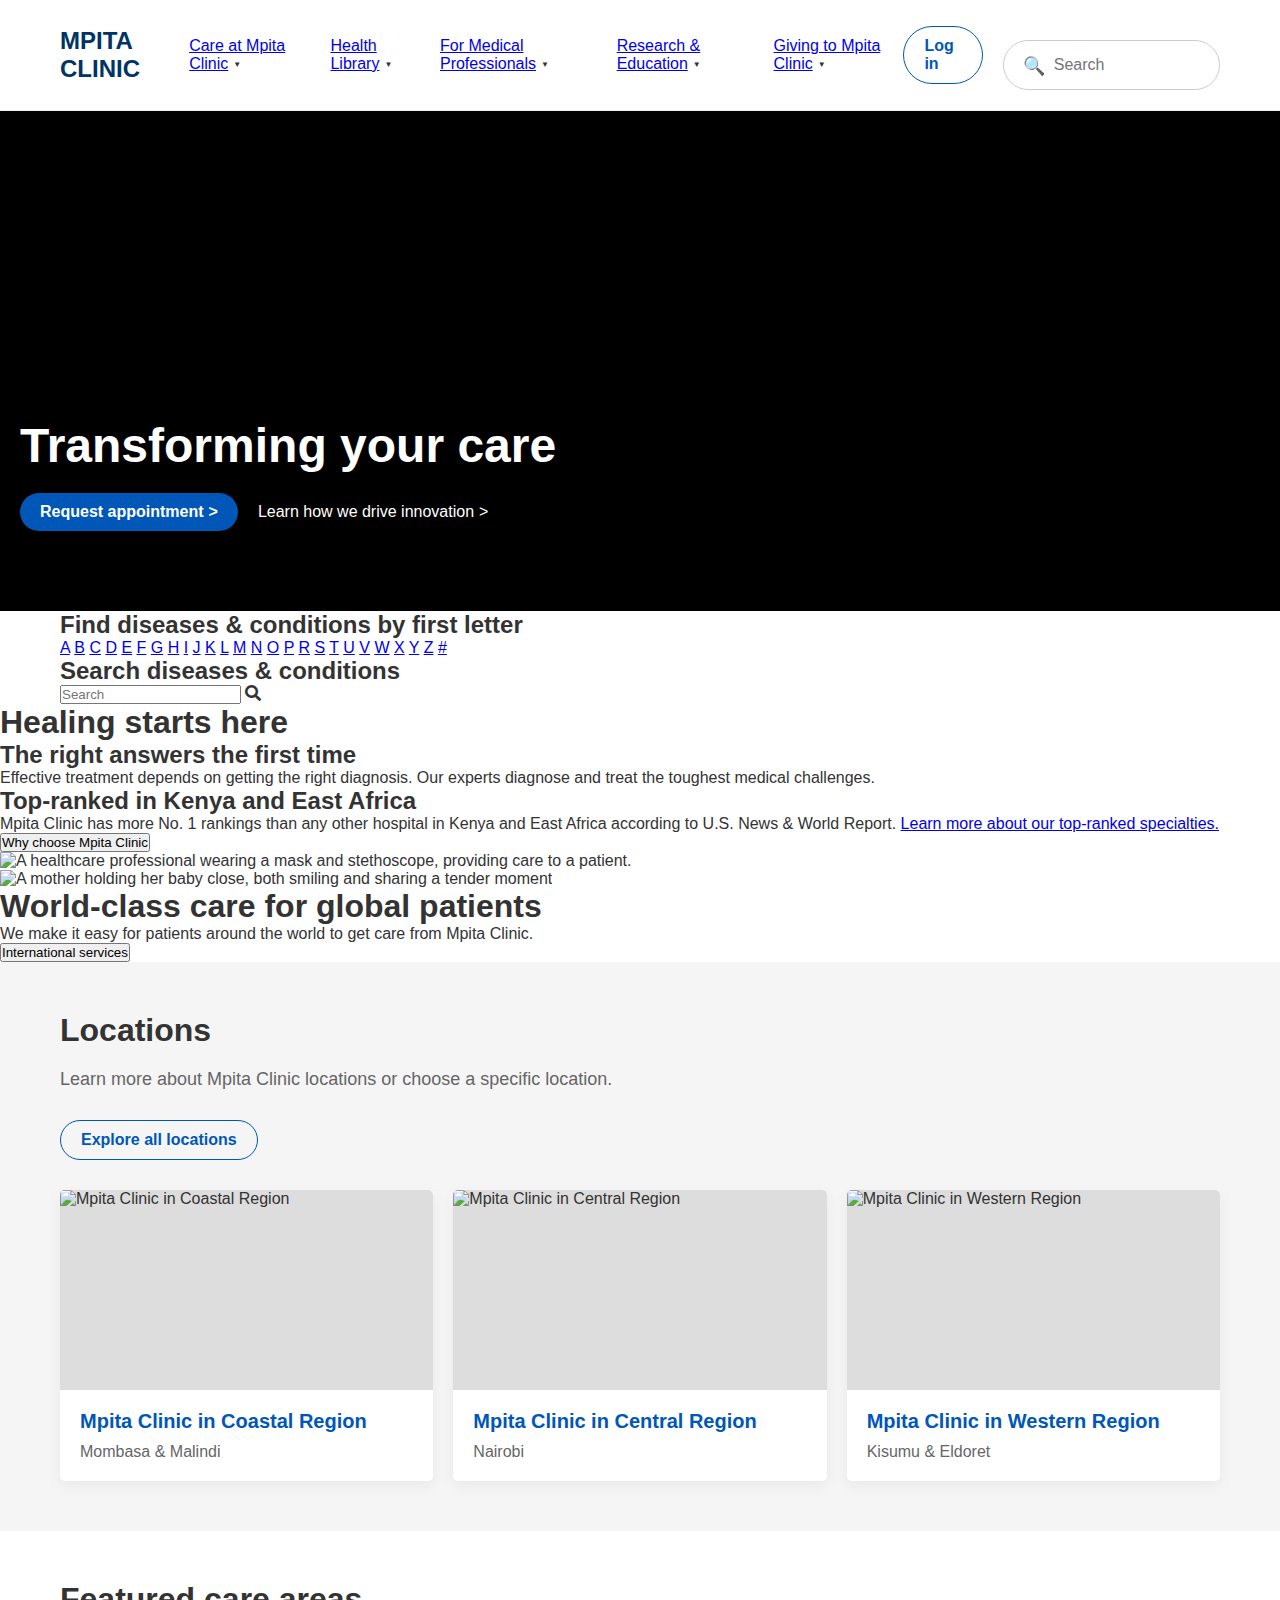
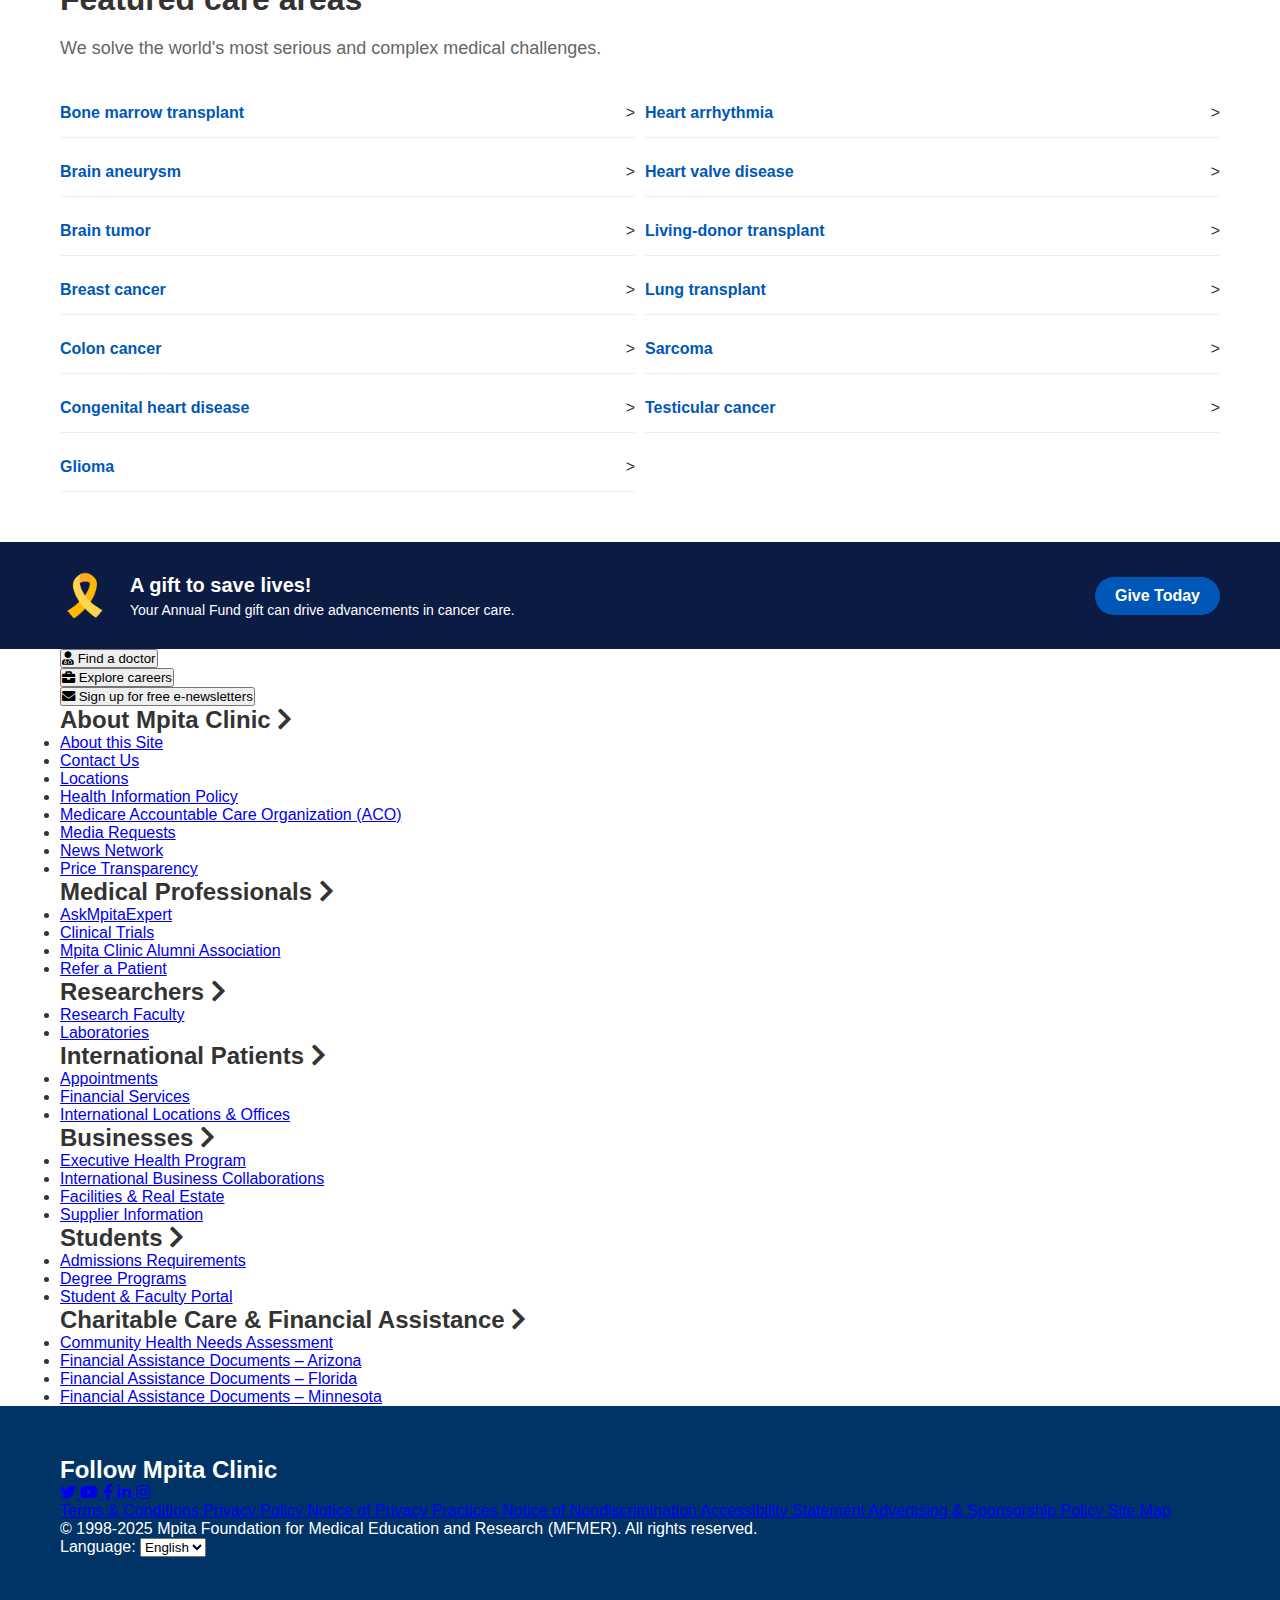
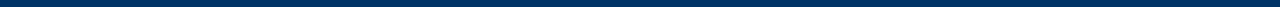
==== commit 9fa3ff6a: "Update index.html" ====
--- a/index.html
+++ b/index.html
@@ -648,62 +648,332 @@
     </section>
 
     <!-- Footer -->
-    <footer>
-        <div class="container">
-            <!-- Include the footer component -->
-            <?php include 'components/footer.html'; ?>
-        </div>
-            
-            <div class="footer-section">
-                <h3>Find a doctor</h3>
-                <h3>Explore careers</h3>
-                <h3>Sign up for free e-newsletters</h3>
-            </div>
-            
-            <div class="footer-section">
-                <h3>Medical Professionals</h3>
-                <ul class="footer-links">
-                    <li><a href="#">AskMpitaExpert</a></li>
-                    <li><a href="#">Clinical Trials</a></li>
-                    <li><a href="#">Mpita Clinic Alumni Association</a></li>
-                    <li><a href="#">Refer a Patient</a></li>
-                </ul>
-            </div>
-            
-            <div class="footer-section">
-                <h3>Researchers</h3>
-                <ul class="footer-links">
-                    <li><a href="#">Research Faculty</a></li>
-                    <li><a href="#">Laboratories</a></li>
-                </ul>
-                
-                <h3>International Patients</h3>
-                <ul class="footer-links">
-                    <li><a href="#">Appointments</a></li>
-                    <li><a href="#">Financial Services</a></li>
-                    <li><a href="#">International Locations & Offices</a></li>
-                </ul>
-            </div>
-            
-            <div class="footer-section">
-                <h3>Businesses</h3>
-                <ul class="footer-links">
-                    <li><a href="#">Executive Health Program</a></li>
-                    <li><a href="#">International Business Collaborations</a></li>
-                    <li><a href="#">Facilities & Real Estate</a></li>
-                    <li><a href="#">Supplier Information</a></li>
-                </ul>
-            </div>
-            
-            <div class="footer-section">
-                <h3>Students</h3>
-                <ul class="footer-links">
-                    <li><a href="#">Admissions Requirements</a></li>
-                    <li><a href="#">Degree Programs</a></li>
-                    <li><a href="#">Student & Faculty Portal</a></li>
-                </ul>
-            </div>
-        </div>
-    </footer>
+ <head>
+  <meta charset="UTF-8">
+  <meta content="width=device-width, initial-scale=1.0" name="viewport">
+  <title>
+   Mpita Clinic
+  </title>
+  <script src="https://cdn.tailwindcss.com">
+  </script>
+  <link href="https://cdnjs.cloudflare.com/ajax/libs/font-awesome/5.15.3/css/all.min.css" rel="stylesheet">
+ </head>
+ <body class="bg-black text-white font-sans">
+  <div class="container mx-auto p-4">
+   <div class="grid grid-cols-1 md:grid-cols-3 lg:grid-cols-4 gap-4">
+    <div>
+     <div class="mb-4">
+      <button class="flex items-center justify-between w-full p-4 border border-white rounded">
+       <span class="flex items-center">
+        <i class="fas fa-user-md mr-2">
+        </i>
+        Find a doctor
+       </span>
+      </button>
+     </div>
+     <div class="mb-4">
+      <button class="flex items-center justify-between w-full p-4 border border-white rounded">
+       <span class="flex items-center">
+        <i class="fas fa-briefcase mr-2">
+        </i>
+        Explore careers
+       </span>
+      </button>
+     </div>
+     <div class="mb-4">
+      <button class="flex items-center justify-between w-full p-4 border border-white rounded">
+       <span class="flex items-center">
+        <i class="fas fa-envelope mr-2">
+        </i>
+        Sign up for free e-newsletters
+       </span>
+      </button>
+     </div>
+    </div>
+    <div>
+     <h2 class="font-bold mb-2">
+      About Mpita Clinic
+      <i class="fas fa-chevron-right">
+      </i>
+     </h2>
+     <ul>
+      <li class="mb-2">
+       <a class="hover:underline" href="#">
+        About this Site
+       </a>
+      </li>
+      <li class="mb-2">
+       <a class="hover:underline" href="#">
+        Contact Us
+       </a>
+      </li>
+      <li class="mb-2">
+       <a class="hover:underline" href="#">
+        Locations
+       </a>
+      </li>
+      <li class="mb-2">
+       <a class="hover:underline" href="#">
+        Health Information Policy
+       </a>
+      </li>
+      <li class="mb-2">
+       <a class="hover:underline" href="#">
+        Medicare Accountable Care Organization (ACO)
+       </a>
+      </li>
+      <li class="mb-2">
+       <a class="hover:underline" href="#">
+        Media Requests
+       </a>
+      </li>
+      <li class="mb-2">
+       <a class="hover:underline" href="#">
+        News Network
+       </a>
+      </li>
+      <li class="mb-2">
+       <a class="hover:underline" href="#">
+        Price Transparency
+       </a>
+      </li>
+     </ul>
+    </div>
+    <div>
+     <h2 class="font-bold mb-2">
+      Medical Professionals
+      <i class="fas fa-chevron-right">
+      </i>
+     </h2>
+     <ul>
+      <li class="mb-2">
+       <a class="hover:underline" href="#">
+        AskMpitaExpert
+       </a>
+      </li>
+      <li class="mb-2">
+       <a class="hover:underline" href="#">
+        Clinical Trials
+       </a>
+      </li>
+      <li class="mb-2">
+       <a class="hover:underline" href="#">
+        Mpita Clinic Alumni Association
+       </a>
+      </li>
+      <li class="mb-2">
+       <a class="hover:underline" href="#">
+        Refer a Patient
+       </a>
+      </li>
+     </ul>
+    </div>
+    <div>
+     <h2 class="font-bold mb-2">
+      Researchers
+      <i class="fas fa-chevron-right">
+      </i>
+     </h2>
+     <ul>
+      <li class="mb-2">
+       <a class="hover:underline" href="#">
+        Research Faculty
+       </a>
+      </li>
+      <li class="mb-2">
+       <a class="hover:underline" href="#">
+        Laboratories
+       </a>
+      </li>
+     </ul>
+    </div>
+    <div>
+     <h2 class="font-bold mb-2">
+      International Patients
+      <i class="fas fa-chevron-right">
+      </i>
+     </h2>
+     <ul>
+      <li class="mb-2">
+       <a class="hover:underline" href="#">
+        Appointments
+       </a>
+      </li>
+      <li class="mb-2">
+       <a class="hover:underline" href="#">
+        Financial Services
+       </a>
+      </li>
+      <li class="mb-2">
+       <a class="hover:underline" href="#">
+        International Locations & Offices
+       </a>
+      </li>
+     </ul>
+    </div>
+    <div>
+     <h2 class="font-bold mb-2">
+      Businesses
+      <i class="fas fa-chevron-right">
+      </i>
+     </h2>
+     <ul>
+      <li class="mb-2">
+       <a class="hover:underline" href="#">
+        Executive Health Program
+       </a>
+      </li>
+      <li class="mb-2">
+       <a class="hover:underline" href="#">
+        International Business Collaborations
+       </a>
+      </li>
+      <li class="mb-2">
+       <a class="hover:underline" href="#">
+        Facilities & Real Estate
+       </a>
+      </li>
+      <li class="mb-2">
+       <a class="hover:underline" href="#">
+        Supplier Information
+       </a>
+      </li>
+     </ul>
+    </div>
+    <div>
+     <h2 class="font-bold mb-2">
+      Students
+      <i class="fas fa-chevron-right">
+      </i>
+     </h2>
+     <ul>
+      <li class="mb-2">
+       <a class="hover:underline" href="#">
+        Admissions Requirements
+       </a>
+      </li>
+      <li class="mb-2">
+       <a class="hover:underline" href="#">
+        Degree Programs
+       </a>
+      </li>
+      <li class="mb-2">
+       <a class="hover:underline" href="#">
+        Student & Faculty Portal
+       </a>
+      </li>
+     </ul>
+    </div>
+    <div>
+     <h2 class="font-bold mb-2">
+      Charitable Care & Financial Assistance
+      <i class="fas fa-chevron-right">
+      </i>
+     </h2>
+     <ul>
+      <li class="mb-2">
+       <a class="hover:underline" href="#">
+        Community Health Needs Assessment
+       </a>
+      </li>
+      <li class="mb-2">
+       <a class="hover:underline" href="#">
+        Financial Assistance Documents – Arizona
+       </a>
+      </li>
+      <li class="mb-2">
+       <a class="hover:underline" href="#">
+        Financial Assistance Documents – Florida
+       </a>
+      </li>
+      <li class="mb-2">
+       <a class="hover:underline" href="#">
+        Financial Assistance Documents – Minnesota
+       </a>
+      </li>
+     </ul>
+    </div>
+   </div>
+  </div>
+  <footer class="bg-blue-900 text-white">
+   <div class="container mx-auto py-8 px-4">
+    <div class="flex flex-col md:flex-row justify-between items-center">
+     <div class="mb-4 md:mb-0">
+      <h2 class="text-lg font-semibold mb-2">
+       Follow Mpita Clinic
+      </h2>
+      <div class="flex space-x-4">
+       <a class="text-white hover:text-gray-400" href="#">
+        <i class="fab fa-twitter">
+        </i>
+       </a>
+       <a class="text-white hover:text-gray-400" href="#">
+        <i class="fab fa-youtube">
+        </i>
+       </a>
+       <a class="text-white hover:text-gray-400" href="#">
+        <i class="fab fa-facebook-f">
+        </i>
+       </a>
+       <a class="text-white hover:text-gray-400" href="#">
+        <i class="fab fa-linkedin-in">
+        </i>
+       </a>
+       <a class="text-white hover:text-gray-400" href="#">
+        <i class="fab fa-instagram">
+        </i>
+       </a>
+      </div>
+     </div>
+    </div>
+   </div>
+   <div class="bg-blue-800 py-4">
+    <div class="container mx-auto text-center text-sm text-gray-300">
+     <div class="flex flex-col md:flex-row justify-between items-center">
+      <div class="mb-4 md:mb-0">
+       <a class="hover:underline mx-2" href="#">
+        Terms &amp; Conditions
+       </a>
+       <a class="hover:underline mx-2" href="#">
+        Privacy Policy
+       </a>
+       <a class="hover:underline mx-2" href="#">
+        Notice of Privacy Practices
+       </a>
+       <a class="hover:underline mx-2" href="#">
+        Notice of Nondiscrimination
+       </a>
+       <a class="hover:underline mx-2" href="#">
+        Accessibility Statement
+       </a>
+       <a class="hover:underline mx-2" href="#">
+        Advertising &amp; Sponsorship Policy
+       </a>
+       <a class="hover:underline mx-2" href="#">
+        Site Map
+       </a>
+      </div>
+      <div class="text-gray-300">
+       <span>
+        © 1998-2025 Mpita Foundation for Medical Education and Research (MFMER). All rights reserved.
+       </span>
+      </div>
+      <div class="flex items-center">
+       <span class="mr-2">
+        Language:
+       </span>
+       <select class="bg-blue-800 text-white border-none">
+        <option>
+         English
+        </option>
+        <!-- Add other languages as needed -->
+       </select>
+      </div>
+     </div>
+    </div>
+   </div>
+  </footer>
+ </body>
+</html>
 </body>
 </html>
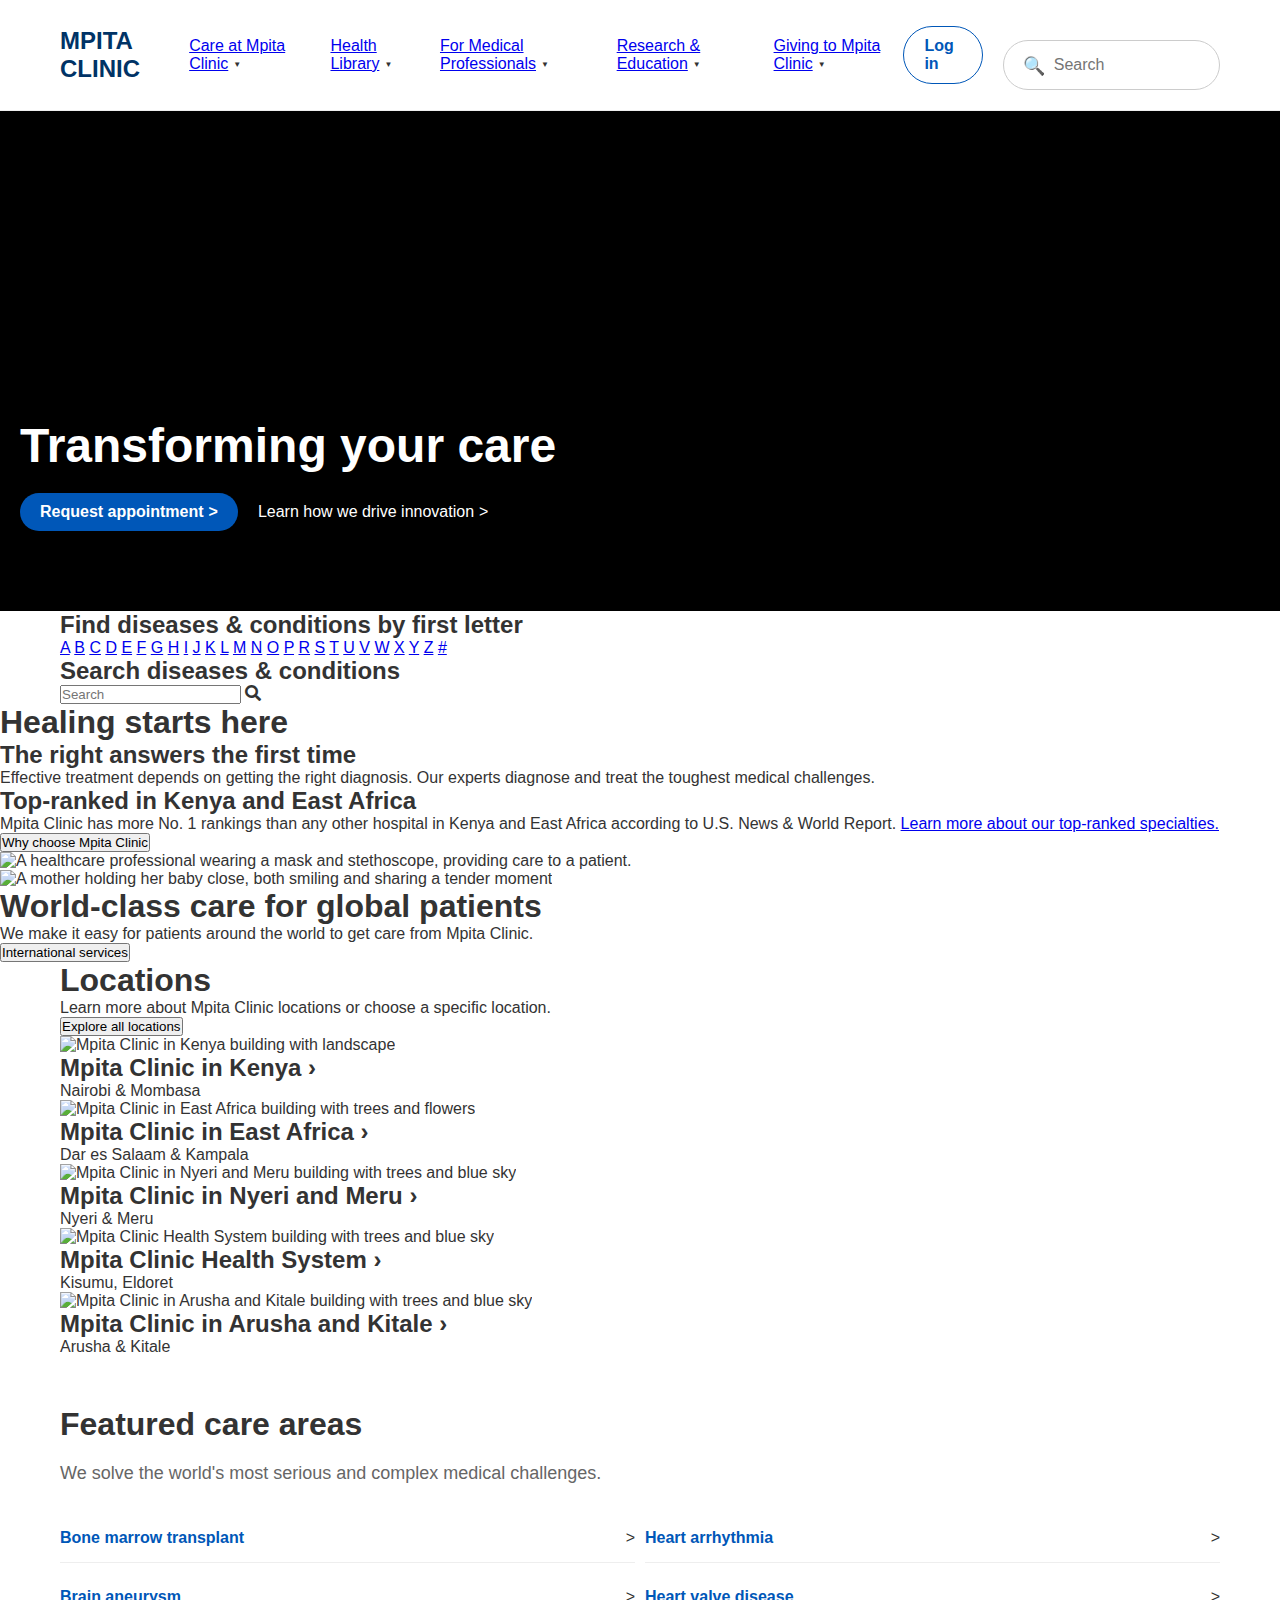
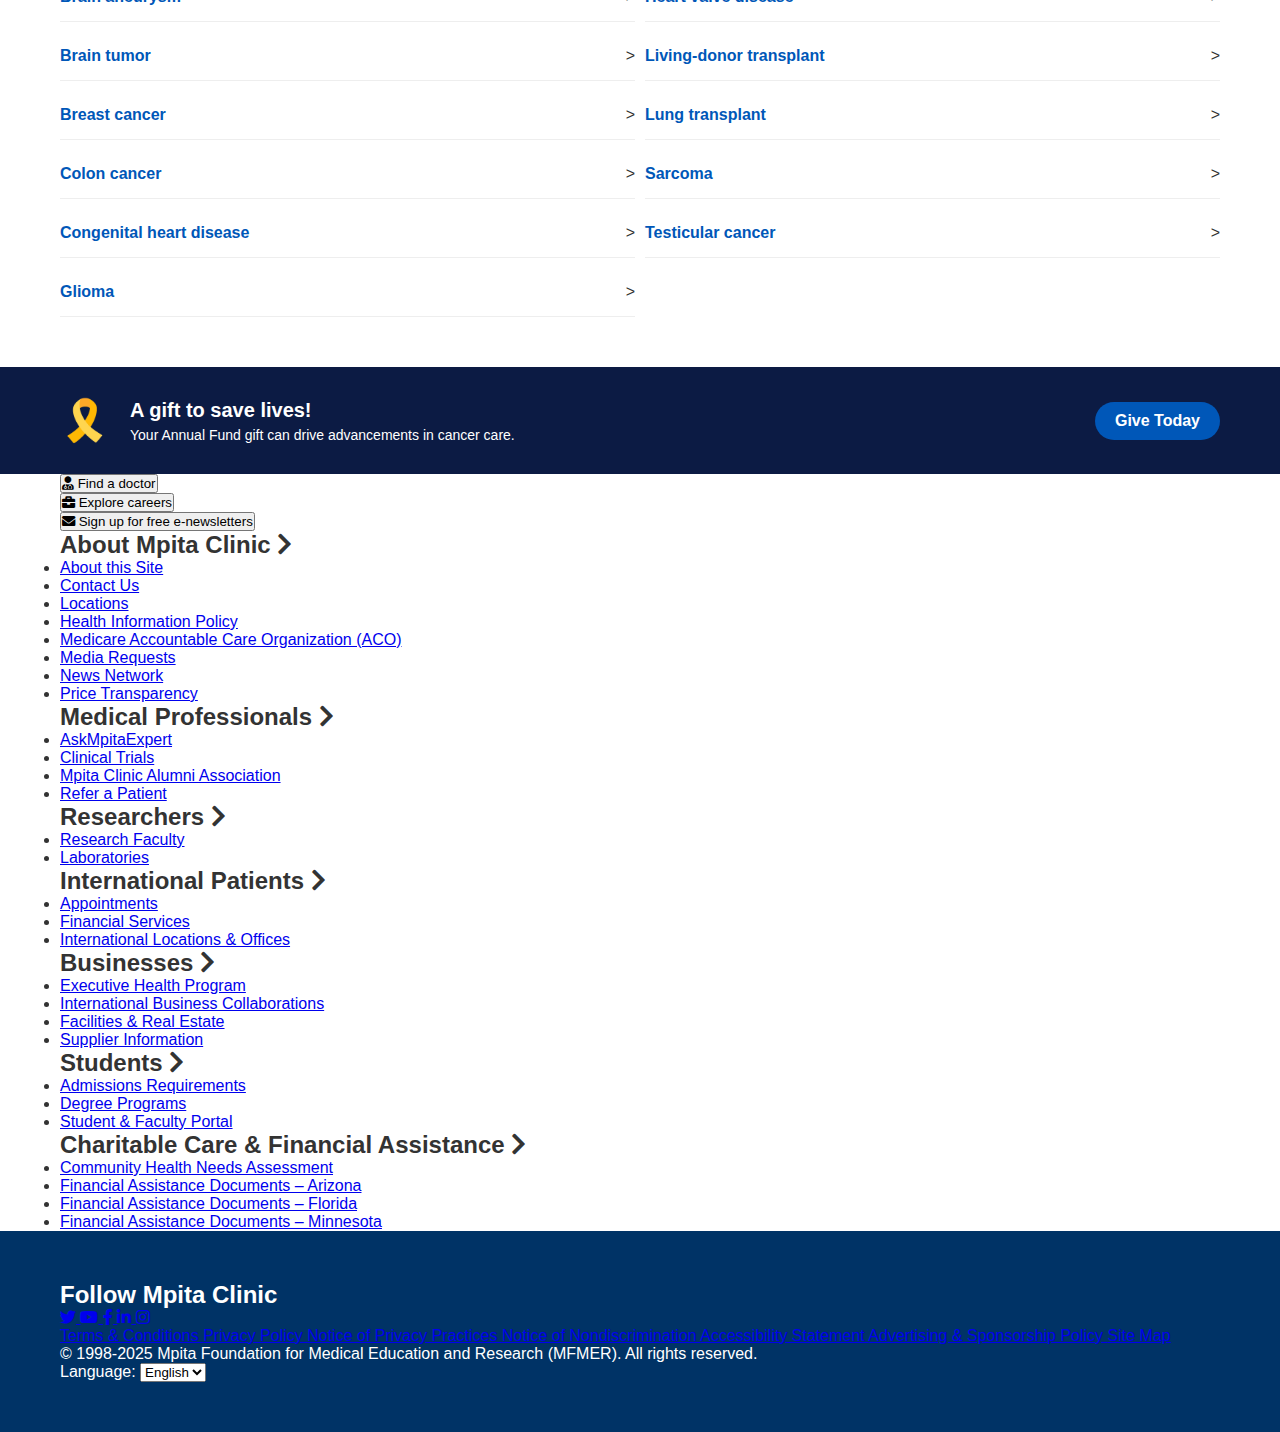
==== commit 0e44b4e3: "Update index.html" ====
--- a/index.html
+++ b/index.html
@@ -529,46 +529,62 @@
   </div>
  </body>
     <!-- Locations Section -->
-    <section class="locations">
-        <div class="container">
-            <h2 class="section-title">Locations</h2>
-            <p class="section-subtitle">Learn more about Mpita Clinic locations or choose a specific location.</p>
-            
-            <a href="#" class="btn btn-outline">Explore all locations</a>
-            
-            <div class="location-grid">
-                <div class="location-card">
-                    <div class="location-image">
-                        <img src="/api/placeholder/400/300" alt="Mpita Clinic in Coastal Region">
-                    </div>
-                    <div class="location-content">
-                        <h3 class="location-title">Mpita Clinic in Coastal Region</h3>
-                        <p class="location-subtitle">Mombasa & Malindi</p>
-                    </div>
-                </div>
-                
-                <div class="location-card">
-                    <div class="location-image">
-                        <img src="/api/placeholder/400/300" alt="Mpita Clinic in Central Region">
-                    </div>
-                    <div class="location-content">
-                        <h3 class="location-title">Mpita Clinic in Central Region</h3>
-                        <p class="location-subtitle">Nairobi</p>
-                    </div>
-                </div>
-                
-                <div class="location-card">
-                    <div class="location-image">
-                        <img src="/api/placeholder/400/300" alt="Mpita Clinic in Western Region">
-                    </div>
-                    <div class="location-content">
-                        <h3 class="location-title">Mpita Clinic in Western Region</h3>
-                        <p class="location-subtitle">Kisumu & Eldoret</p>
-                    </div>
+
+<head>
+    <meta charset="utf-8"/>
+    <meta content="width=device-width, initial-scale=1.0" name="viewport"/>
+    <title>Locations</title>
+    <script src="https://cdn.tailwindcss.com"></script>
+    <link href="https://cdnjs.cloudflare.com/ajax/libs/font-awesome/5.15.3/css/all.min.css" rel="stylesheet"/>
+    <link href="https://fonts.googleapis.com/css2?family=Roboto:wght@400;700&display=swap" rel="stylesheet"/>
+</head>
+<body class="font-roboto bg-white text-gray-900">
+    <div class="container mx-auto p-6">
+        <h1 class="text-4xl font-bold mb-4">Locations</h1>
+        <p class="text-lg mb-6">Learn more about Mpita Clinic locations or choose a specific location.</p>
+        <button class="px-6 py-2 border-2 border-blue-500 text-blue-500 rounded-full hover:bg-blue-500 hover:text-white transition duration-300 mb-8">
+            Explore all locations
+        </button>
+        <div class="grid grid-cols-1 sm:grid-cols-2 lg:grid-cols-3 gap-6">
+            <div class="relative">
+                <img alt="Mpita Clinic in Kenya building with landscape" height="400" src="https://storage.googleapis.com/a1aa/image/VMLcXeBv_M9Z5Pghg2AeTXw4WujsWg9RaaK5dJ3-1q4.jpg" width="600"/>
+                <div class="absolute bottom-0 left-0 p-4 bg-black bg-opacity-50 text-white">
+                    <h2 class="text-xl font-bold">Mpita Clinic in Kenya ›</h2>
+                    <p>Nairobi &amp; Mombasa</p>
+                </div>
+            </div>
+            <div class="relative">
+                <img alt="Mpita Clinic in East Africa building with trees and flowers" height="400" src="https://storage.googleapis.com/a1aa/image/ho6bbesoH0ky6hOXTJu1eULDThfvBD_OuIDf7-ifzjQ.jpg" width="600"/>
+                <div class="absolute bottom-0 left-0 p-4 bg-black bg-opacity-50 text-white">
+                    <h2 class="text-xl font-bold">Mpita Clinic in East Africa ›</h2>
+                    <p>Dar es Salaam &amp; Kampala</p>
+                </div>
+            </div>
+            <div class="relative">
+                <img alt="Mpita Clinic in Nyeri and Meru building with trees and blue sky" height="400" src="https://storage.googleapis.com/a1aa/image/etGXrhWz615ENoOUCFkoCvSoq606Pv14izSuzKpuFhI.jpg" width="600"/>
+                <div class="absolute bottom-0 left-0 p-4 bg-black bg-opacity-50 text-white">
+                    <h2 class="text-xl font-bold">Mpita Clinic in Nyeri and Meru ›</h2>
+                    <p>Nyeri &amp; Meru</p>
+                </div>
+            </div>
+            <div class="relative">
+                <img alt="Mpita Clinic Health System building with trees and blue sky" height="400" src="https://storage.googleapis.com/a1aa/image/ESYKCKzy3DucIORpdCtU0O0wuE7JHY0XYEVdT03BKnA.jpg" width="600"/>
+                <div class="absolute bottom-0 left-0 p-4 bg-black bg-opacity-50 text-white">
+                    <h2 class="text-xl font-bold">Mpita Clinic Health System ›</h2>
+                    <p>Kisumu, Eldoret</p>
+                </div>
+            </div>
+            <div class="relative">
+                <img alt="Mpita Clinic in Arusha and Kitale building with trees and blue sky" height="400" src="https://storage.googleapis.com/a1aa/image/p2ARs0MM6rlbmox0UroaguPnPfYH9gOcnS1sSZS7LZ8.jpg" width="600"/>
+                <div class="absolute bottom-0 left-0 p-4 bg-black bg-opacity-50 text-white">
+                    <h2 class="text-xl font-bold">Mpita Clinic in Arusha and Kitale ›</h2>
+                    <p>Arusha &amp; Kitale</p>
                 </div>
             </div>
         </div>
-    </section>
+    </div>
+</body>
+
 
     <!-- Care Areas Section -->
     <section class="care-areas">
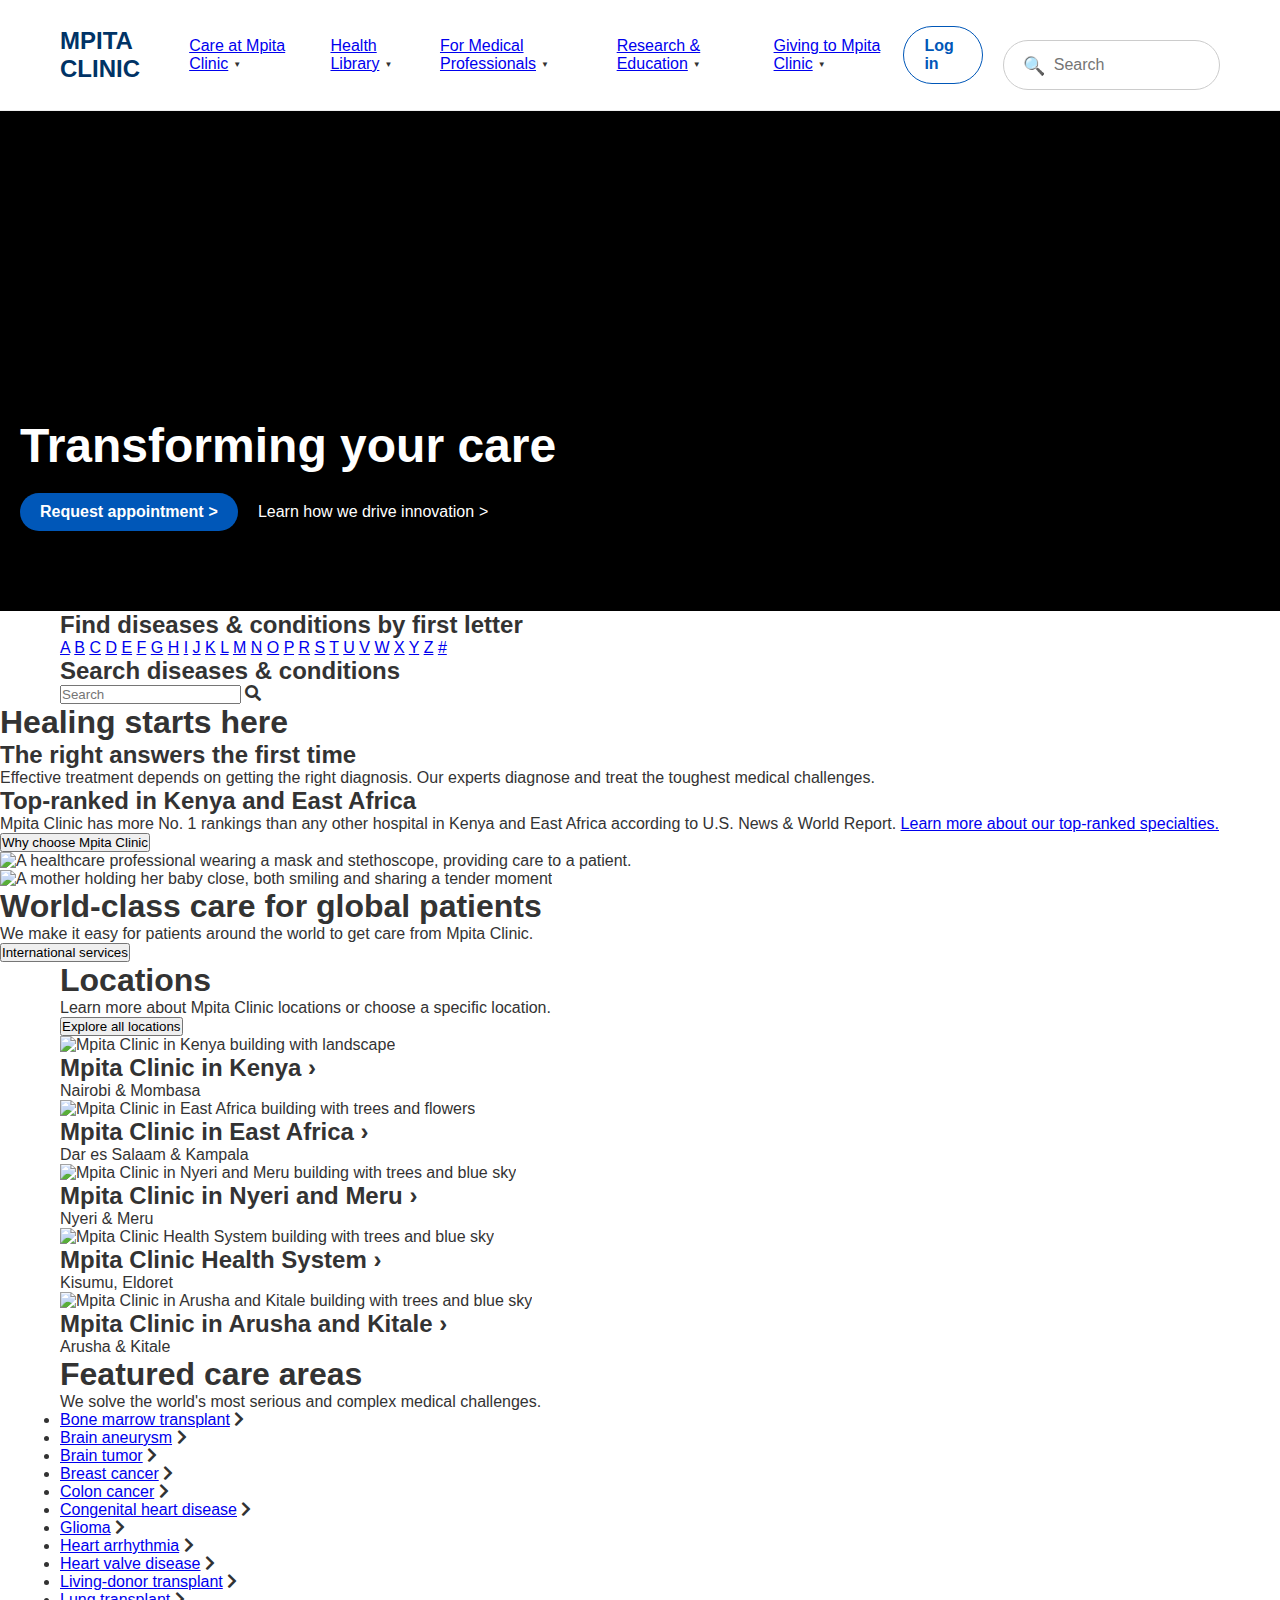
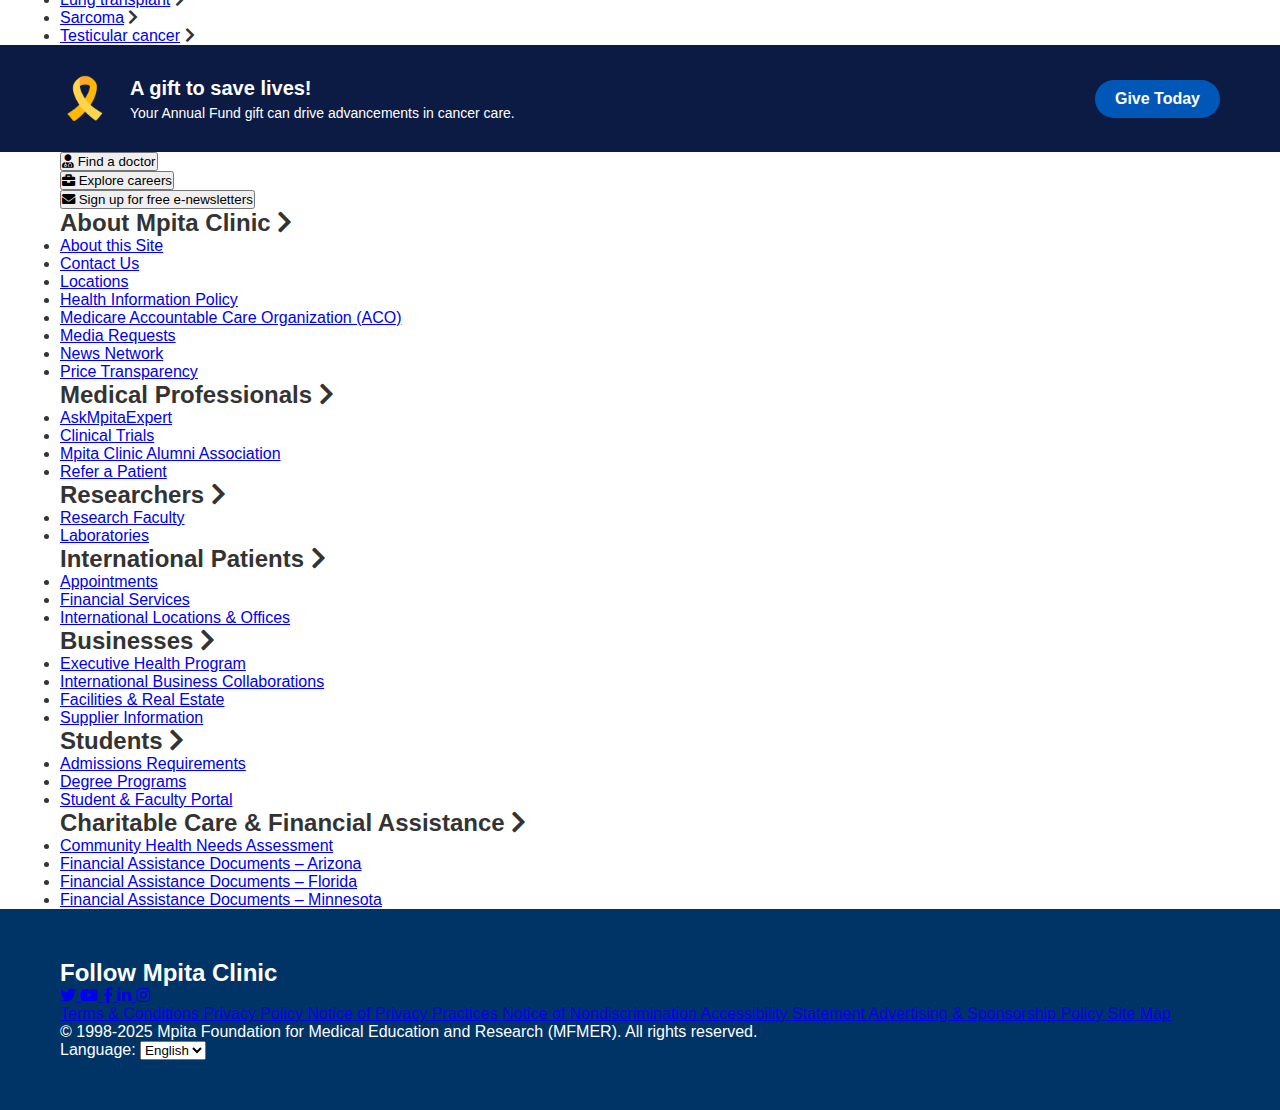
==== commit 1ed778a6: "Update index.html" ====
--- a/index.html
+++ b/index.html
@@ -587,67 +587,86 @@
 
 
     <!-- Care Areas Section -->
-    <section class="care-areas">
-        <div class="container">
-            <h2 class="section-title">Featured care areas</h2>
-            <p class="section-subtitle">We solve the world's most serious and complex medical challenges.</p>
-            
-            <div class="care-list">
-                <div class="care-item">
-                    <a href="#">Bone marrow transplant</a>
-                    <span>></span>
+   <head>
+    <title>Featured Care Areas</title>
+    <script src="https://cdn.tailwindcss.com"></script>
+    <link rel="stylesheet" href="https://cdnjs.cloudflare.com/ajax/libs/font-awesome/5.15.3/css/all.min.css">
+</head>
+<body class="bg-white text-black font-sans">
+    <div class="container mx-auto px-4 py-8">
+        <div class="flex flex-col md:flex-row">
+            <div class="md:w-1/3 mb-8 md:mb-0">
+                <h1 class="text-4xl font-bold mb-4">Featured care areas</h1>
+                <p class="text-lg">We solve the world's most serious and complex medical challenges.</p>
+            </div>
+            <div class="md:w-2/3">
+                <div class="grid grid-cols-1 md:grid-cols-2 gap-4">
+                    <div>
+                        <ul class="space-y-2">
+                            <li class="flex justify-between items-center border-b border-gray-200 py-2">
+                                <a href="/diseases-catalogue" class="text-blue-600">Bone marrow transplant</a>
+                                <i class="fas fa-chevron-right text-blue-600"></i>
+                            </li>
+                            <li class="flex justify-between items-center border-b border-gray-200 py-2">
+                                <a href="/diseases-catalogue" class="text-blue-600">Brain aneurysm</a>
+                                <i class="fas fa-chevron-right text-blue-600"></i>
+                            </li>
+                            <li class="flex justify-between items-center border-b border-gray-200 py-2">
+                                <a href="/diseases-catalogue" class="text-blue-600">Brain tumor</a>
+                                <i class="fas fa-chevron-right text-blue-600"></i>
+                            </li>
+                            <li class="flex justify-between items-center border-b border-gray-200 py-2">
+                                <a href="/diseases-catalogue" class="text-blue-600">Breast cancer</a>
+                                <i class="fas fa-chevron-right text-blue-600"></i>
+                            </li>
+                            <li class="flex justify-between items-center border-b border-gray-200 py-2">
+                                <a href="/diseases-catalogue" class="text-blue-600">Colon cancer</a>
+                                <i class="fas fa-chevron-right text-blue-600"></i>
+                            </li>
+                            <li class="flex justify-between items-center border-b border-gray-200 py-2">
+                                <a href="/diseases-catalogue" class="text-blue-600">Congenital heart disease</a>
+                                <i class="fas fa-chevron-right text-blue-600"></i>
+                            </li>
+                            <li class="flex justify-between items-center border-b border-gray-200 py-2">
+                                <a href="/diseases-catalogue" class="text-blue-600">Glioma</a>
+                                <i class="fas fa-chevron-right text-blue-600"></i>
+                            </li>
+                        </ul>
+                    </div>
+                    <div>
+                        <ul class="space-y-2">
+                            <li class="flex justify-between items-center border-b border-gray-200 py-2">
+                                <a href="/diseases-catalogue" class="text-blue-600">Heart arrhythmia</a>
+                                <i class="fas fa-chevron-right text-blue-600"></i>
+                            </li>
+                            <li class="flex justify-between items-center border-b border-gray-200 py-2">
+                                <a href="/diseases-catalogue" class="text-blue-600">Heart valve disease</a>
+                                <i class="fas fa-chevron-right text-blue-600"></i>
+                            </li>
+                            <li class="flex justify-between items-center border-b border-gray-200 py-2">
+                                <a href="/diseases-catalogue" class="text-blue-600">Living-donor transplant</a>
+                                <i class="fas fa-chevron-right text-blue-600"></i>
+                            </li>
+                            <li class="flex justify-between items-center border-b border-gray-200 py-2">
+                                <a href="/diseases-catalogue" class="text-blue-600">Lung transplant</a>
+                                <i class="fas fa-chevron-right text-blue-600"></i>
+                            </li>
+                            <li class="flex justify-between items-center border-b border-gray-200 py-2">
+                                <a href="/diseases-catalogue" class="text-blue-600">Sarcoma</a>
+                                <i class="fas fa-chevron-right text-blue-600"></i>
+                            </li>
+                            <li class="flex justify-between items-center border-b border-gray-200 py-2">
+                                <a href="/diseases-catalogue" class="text-blue-600">Testicular cancer</a>
+                                <i class="fas fa-chevron-right text-blue-600"></i>
+                            </li>
+                        </ul>
+                    </div>
                 </div>
-                <div class="care-item">
-                    <a href="#">Heart arrhythmia</a>
-                    <span>></span>
-                </div>
-                <div class="care-item">
-                    <a href="#">Brain aneurysm</a>
-                    <span>></span>
-                </div>
-                <div class="care-item">
-                    <a href="#">Heart valve disease</a>
-                    <span>></span>
-                </div>
-                <div class="care-item">
-                    <a href="#">Brain tumor</a>
-                    <span>></span>
-                </div>
-                <div class="care-item">
-                    <a href="#">Living-donor transplant</a>
-                    <span>></span>
-                </div>
-                <div class="care-item">
-                    <a href="#">Breast cancer</a>
-                    <span>></span>
-                </div>
-                <div class="care-item">
-                    <a href="#">Lung transplant</a>
-                    <span>></span>
-                </div>
-                <div class="care-item">
-                    <a href="#">Colon cancer</a>
-                    <span>></span>
-                </div>
-                <div class="care-item">
-                    <a href="#">Sarcoma</a>
-                    <span>></span>
-                </div>
-                <div class="care-item">
-                    <a href="#">Congenital heart disease</a>
-                    <span>></span>
-                </div>
-                <div class="care-item">
-                    <a href="#">Testicular cancer</a>
-                    <span>></span>
-                </div>
-                <div class="care-item">
-                    <a href="#">Glioma</a>
-                    <span>></span>
-                </div>
             </div>
         </div>
-    </section>
+    </div>
+</body>
+</html>
 
     <!-- Donation Section -->
     <section class="donation">
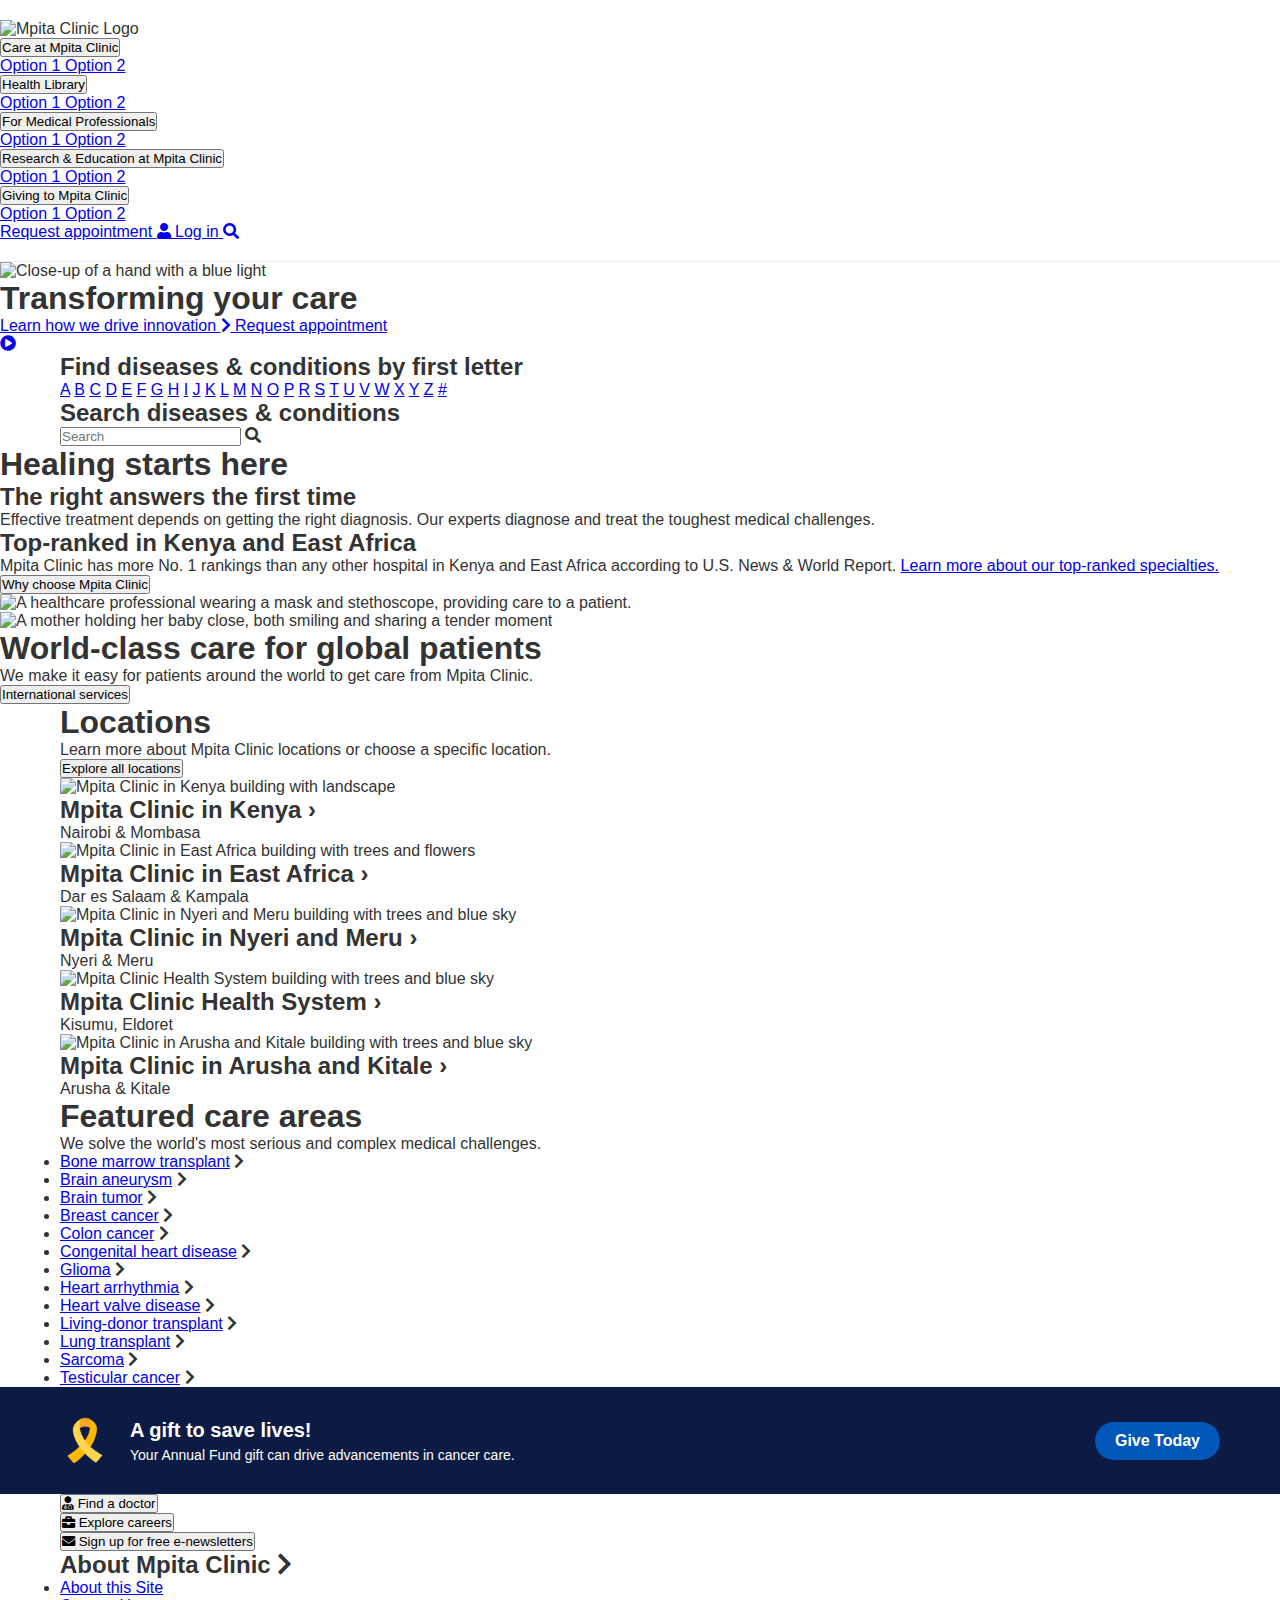
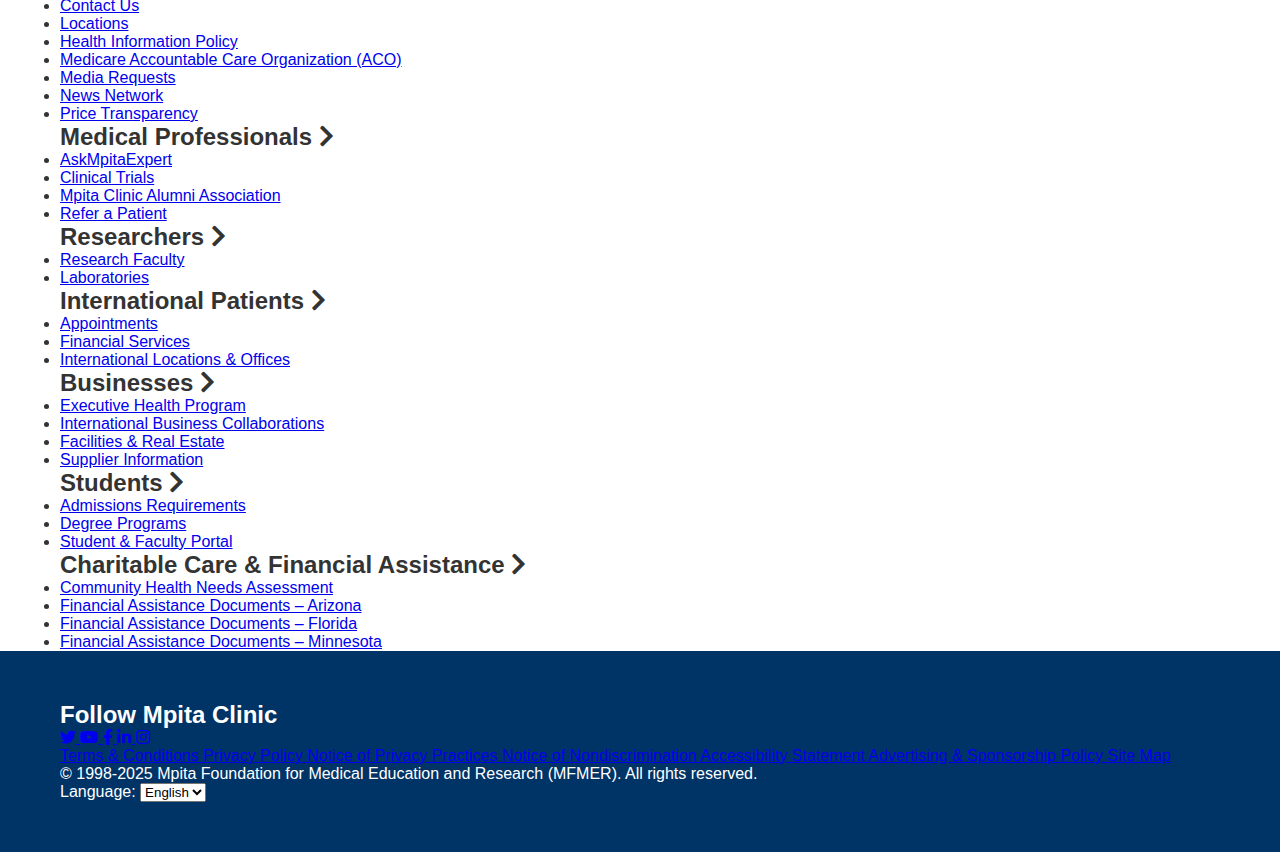
==== commit da9c132a: "Update index.html" ====
--- a/index.html
+++ b/index.html
@@ -374,38 +374,132 @@
 </head>
 <body>
     <!-- Header -->
-    <header>
-        <div class="container header-container">
-            <div class="logo">MPITA CLINIC</div>
-            <div class="nav-links">
-                <div class="nav-dropdown"><a href="care.html">Care at Mpita Clinic</a></div>
-                <div class="nav-dropdown"><a href="library.html">Health Library</a></div>
-                <div class="nav-dropdown"><a href="professionals.html">For Medical Professionals</a></div>
-                <div class="nav-dropdown"><a href="research.html">Research & Education</a></div>
-                <div class="nav-dropdown"><a href="giving.html">Giving to Mpita Clinic</a></div>
-            </div>
-            <div class="user-actions">
-                <a href="#" class="btn btn-outline">Log in</a>
-                <div class="search-box">
-                    <input type="text" class="search-input" placeholder="Search">
-                </div>
-            </div>
-        </div>
-    </header>
-
-    <!-- Hero Section -->
-    <section class="hero">
-        <div class="container">
-            <div class="hero-content">
-                <h1>Transforming your care</h1>
-                <div class="hero-links">
-                    <a href="appointment.html" class="btn btn-primary">Request appointment</a>
-                    <a href="#">Learn how we drive innovation</a>
-                </div>
-            </div>
-        </div>
-    </section>
-
+    <head>
+  <meta charset="utf-8"/>
+  <meta content="width=device-width, initial-scale=1.0" name="viewport"/>
+  <title>
+   Mpita Clinic
+  </title>
+  <script src="https://cdn.tailwindcss.com">
+  </script>
+  <link href="https://cdnjs.cloudflare.com/ajax/libs/font-awesome/5.15.3/css/all.min.css" rel="stylesheet"/>
+  <link href="https://fonts.googleapis.com/css2?family=Playfair+Display:wght@400;700&amp;display=swap" rel="stylesheet"/>
+  <style>
+   body {
+            font-family: 'Playfair Display', serif;
+        }
+  </style>
+ </head>
+ <body class="bg-white">
+  <header class="flex items-center justify-between p-4 border-b border-gray-200">
+   <div class="flex items-center space-x-4">
+    <img alt="Mpita Clinic Logo" class="h-10" height="50" src="https://storage.googleapis.com/a1aa/image/LKj_kSpAIAoYnXU_Re86UAq-mOoGQNEenyoeBdGopIg.jpg" width="50"/>
+    <nav class="hidden md:flex space-x-4">
+     <div class="relative group">
+      <button class="text-gray-700 hover:text-black">
+       Care at Mpita Clinic
+      </button>
+      <div class="absolute left-0 mt-2 w-48 bg-white border border-gray-200 shadow-lg hidden group-hover:block">
+       <a class="block px-4 py-2 text-gray-700 hover:bg-gray-100" href="#">
+        Option 1
+       </a>
+       <a class="block px-4 py-2 text-gray-700 hover:bg-gray-100" href="#">
+        Option 2
+       </a>
+      </div>
+     </div>
+     <div class="relative group">
+      <button class="text-gray-700 hover:text-black">
+       Health Library
+      </button>
+      <div class="absolute left-0 mt-2 w-48 bg-white border border-gray-200 shadow-lg hidden group-hover:block">
+       <a class="block px-4 py-2 text-gray-700 hover:bg-gray-100" href="#">
+        Option 1
+       </a>
+       <a class="block px-4 py-2 text-gray-700 hover:bg-gray-100" href="#">
+        Option 2
+       </a>
+      </div>
+     </div>
+     <div class="relative group">
+      <button class="text-gray-700 hover:text-black">
+       For Medical Professionals
+      </button>
+      <div class="absolute left-0 mt-2 w-48 bg-white border border-gray-200 shadow-lg hidden group-hover:block">
+       <a class="block px-4 py-2 text-gray-700 hover:bg-gray-100" href="#">
+        Option 1
+       </a>
+       <a class="block px-4 py-2 text-gray-700 hover:bg-gray-100" href="#">
+        Option 2
+       </a>
+      </div>
+     </div>
+     <div class="relative group">
+      <button class="text-gray-700 hover:text-black">
+       Research &amp; Education at Mpita Clinic
+      </button>
+      <div class="absolute left-0 mt-2 w-48 bg-white border border-gray-200 shadow-lg hidden group-hover:block">
+       <a class="block px-4 py-2 text-gray-700 hover:bg-gray-100" href="#">
+        Option 1
+       </a>
+       <a class="block px-4 py-2 text-gray-700 hover:bg-gray-100" href="#">
+        Option 2
+       </a>
+      </div>
+     </div>
+     <div class="relative group">
+      <button class="text-gray-700 hover:text-black">
+       Giving to Mpita Clinic
+      </button>
+      <div class="absolute left-0 mt-2 w-48 bg-white border border-gray-200 shadow-lg hidden group-hover:block">
+       <a class="block px-4 py-2 text-gray-700 hover:bg-gray-100" href="#">
+        Option 1
+       </a>
+       <a class="block px-4 py-2 text-gray-700 hover:bg-gray-100" href="#">
+        Option 2
+       </a>
+      </div>
+     </div>
+    </nav>
+   </div>
+   <div class="flex items-center space-x-4">
+    <a class="text-gray-700 hover:text-black" href="#">
+     Request appointment
+    </a>
+    <a class="text-gray-700 hover:text-black" href="#">
+     <i class="fas fa-user">
+     </i>
+     Log in
+    </a>
+    <a class="text-gray-700 hover:text-black" href="#">
+     <i class="fas fa-search">
+     </i>
+    </a>
+   </div>
+  </header>
+  <main class="relative">
+   <img alt="Close-up of a hand with a blue light" class="w-full h-screen object-cover" height="1080" src="https://storage.googleapis.com/a1aa/image/JaMJ3bhLphBQYrF2tT-6_6mlff8A63Jk9HBjpjJHsNk.jpg" width="1920"/>
+   <div class="absolute inset-0 bg-black bg-opacity-50 flex flex-col justify-center items-start p-8 md:p-16">
+    <h1 class="text-white text-4xl md:text-6xl font-bold mb-4">
+     Transforming your care
+    </h1>
+    <div class="flex space-x-4">
+     <a class="text-white border border-white px-4 py-2 rounded-full hover:bg-white hover:text-black transition" href="#">
+      Learn how we drive innovation
+      <i class="fas fa-chevron-right">
+      </i>
+     </a>
+     <a class="text-white border border-white px-4 py-2 rounded-full hover:bg-white hover:text-black transition" href="#">
+      Request appointment
+     </a>
+    </div>
+   </div>
+   <a class="absolute right-4 bottom-4 md:right-8 md:bottom-8 text-white text-2xl" href="#">
+    <i class="fas fa-play-circle">
+    </i>
+   </a>
+  </main>
+ </body>
     <!-- Directory Section -->
     <head>
     <meta charset="UTF-8">
